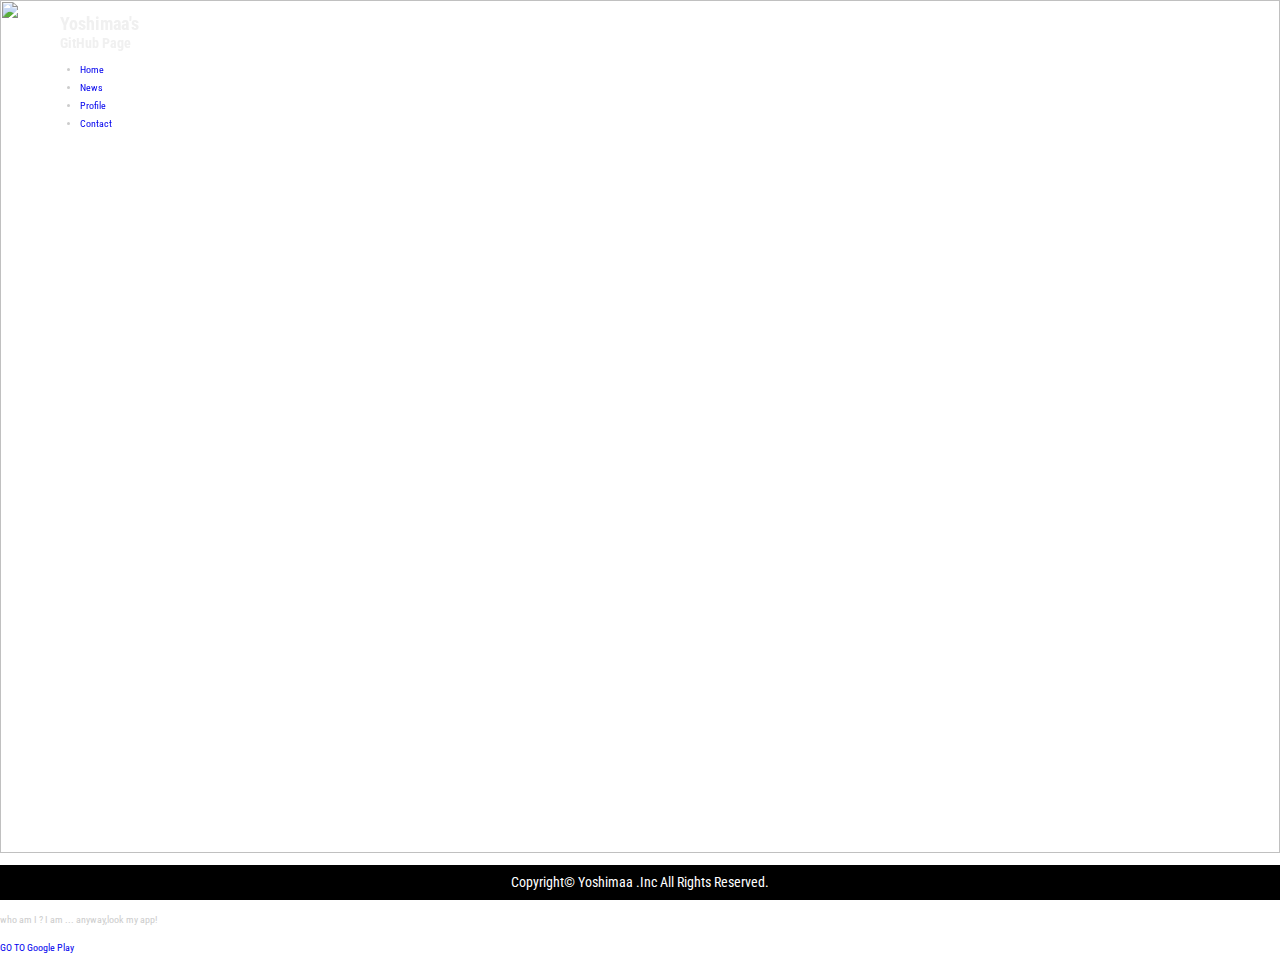
==== index.html @ 1baad874 "add index.html" ====
<!doctype html>
<html lang="ja-jp">
<head>
<meta charset="UTF-8">
<title>yoshimma's page</title>
<link rel="stylesheet" href="http://fonts.googleapis.com/css?family=Roboto+Condensed:400,300,700">
<link rel="stylesheet" href="css/normalize.css">
<link rel="stylesheet" href="css/style.css">
<!--[if lte IE 8]>
<script src="http://html5shiv.googlecode.com/svn/trunk/html5.js">
</script><![endif]-->
</head>
<body>
<div id="wrapper">

<header id="headerContainer">
<div class="inner">
<h1 id="siteID">Yoshimaa's <span class="small">GitHub Page</span></h1>
<nav id="navigation">
<ul >
<li><a href="#">Home</a></li>
<li><a href="#">News</a></li>
<li><a href="#">Profile</a></li>
<li><a href="#">Contact</a></li>
</ul>
</nav>
</div>
</header>
<!--/headerContainer -->

<div id="contentContainer">

<div id="background"><img src="img/01.jpg" alt="" width="1280" height="853"></div>

<div id="main">
<h2>Information</h2>
<p>who am I ? I am ... anyway,look my app!</p>
<p class="btn"><a href="https://play.google.com/store/apps/developer?id=yoshimaa" target="_blank">GO TO Google Play</a></p>
</div>
<!--/main -->

</div>
<!--/contentContainer -->

<footer id="footerContainer">
<div class="inner">
<p id="copyright">Copyright&copy; Yoshimaa .Inc All Rights Reserved.</p>
</div>
</footer>
<!-- /footer -->

</div>
<!--/wrapper -->

<script src="http://code.jquery.com/jquery-1.10.1.min.js"></script> 
<script src="js/script.js"></script>
</body>
</html>
---- css/style.css ----
@charset "UTF-8";
/*
style.css
*/

body {
  position: relative;
  top: 0;
  left: 0;
  font-size: 62.5%;
  line-height: 1.8;
  margin: 0;
  overflow-x: hidden;
}

h1,h2,p,dt,dd,span,li,blockquote {
  font-family: 'Roboto Condensed', Arial, Helvetica, "ヒラギノ角ゴ Pro W3", "Hiragino Kaku Gothic Pro", "メイリオ", Meiryo, "ＭＳ Ｐゴシック", "MS PGothic", sans-serif;
  color: #ccc;
}

/* リンク共通アニメーション */
a, a.btn {
  text-decoration: none;
  -webkit-transition: all 0.4s linear;
  transition: all 0.4s linear;
}


/*コンテンツエリアの設定*/
.inner {
  position: relative;
  width: 60%;
  margin-left: auto;
  margin-right: auto;
}

#wrapper {
  position: relative;
  width: 100%;
  height: 100%;
}


/*ヘッダーエリアの装飾*/
#headerContainer {
  position: fixed;
  width: 200px;
  min-height: 24px;
  z-index: 1000;
}

/*サイトロゴの装飾*/
#siteID {
  font-size: 1.8em;
  font-weight: 700;
  line-height: 1;
  margin: 15px 0 0 20px;
  padding: 0;
  color: #f0f0f0;
}

#siteID .small {
  font-size: 0.75em;
  color: inherit;
}

/*フッターの装飾*/
#footerContainer {
  position: fixed;
  left: 0;
  bottom: 0;
  z-index: 1000;
  width: 100%;
  padding:  0.5em 0;
  background: #000;
}

#copyright{
  color: #fff;
	text-align: center;
  font-size: 1.4em;
  margin: 0;
}

/*
独自スタイル
*/

#contentContainer {
  width: 100%;
}
#contentContainer ul,
#contentContainer li {
  list-style: none;
  margin: 0;
  padding: 0;
}

#columnContainer {
  position: relative;
  top: 0;
  left: 0;
}

#columnContainer .column {
  position: absolute;
  top: 0;
  left: 0;
  width: 100%;
  height: 100%;
}

#columnContainer .column_mainContent {
  position: relative;
  left: 15%;
  top: 7%;
  width: 70%;
  height: 80%;
  /* 縦に長いコンテンツのとき、スクロールバーを表示させる場合は overflow: scrollに設定 */
  overflow: hidden;　
}


/* sample_basic */

#sample_basic #columnContainer .number {
  position: absolute;
  top: 10%;
  left: 40%;
  text-align: center;
  font-size: 48em;
  color: #fff;
  height: 400px;
  font-weight: bold;
  line-height: 1;
  margin: 0;
  padding: 0;
}

#sample_basic #column1 {
  background-color: #f1c40f;
}
#sample_basic #column2 {
  background-color: #e67e22;
}
#sample_basic #column3 {
  background-color: #2980b9;
}
#sample_basic #column4 {
  background-color: #e74c3c;
}
#sample_basic #column5 {
  background-color: #27ae60;
}
#sample_basic #column6 {
  background-color: #8e44ad;
}

/* sample_layout */

#sample_layout .column {
  background: #000;
}

#sample_layout .column_mainContent {
  width: 90%;
  left: 5%;
  font-size: 1.6em;
  line-height: 2;
}
#sample_layout .column_mainContent.whole {
  top: 0;
  left: 0;
  width: 100%;
  height: 100%;
  overflow: hidden;
}

.column_mainContent h2 {
  font-size: 3em;
  padding: 0 0 0.1em; margin: 0;
  font-weight: normal;
  color: #ddd;
}
.column_mainContent .meta {
  font-size: 1.6em;
  padding-left: 0.2em;
  color: #ddd;
}
.column_mainContent header {
  margin-bottom: 1.5em;
}

.descriptionContainer {
  float: right;
  width: 52%;
  margin: 0 4%;
  text-align: left;
  color: #ccc;
}

.descriptionContainer blockquote,
.descriptionContainer p {
  color: #ccc;
  padding: 0;
  margin: 0 0 0.75em;
}
.descriptionContainer dl {
  padding: 0;
  margin: 0 0 1.5em;
}
.descriptionContainer dt {
  color: #ccc;
}
.descriptionContainer dd {
  margin: 0;
  padding: 0;
}

.descriptionContainer a {
  color: inherit;
  text-decoration: underline;
}

.photoContainer {
  float: left;
  width: 30%;
  margin: 0 0 0 8%;
}
.photoContainer img {
  display: block;
  width: 100%;
  height: auto;
  border: 6px solid rgb( 32, 32, 32);
}
.photoContainer.whole img {
  width: 100%;
  border-width: 0;
}

h2.photoContainer.whole {
  float: none;
  width: auto;
  margin: 0;
}


/* subContainer */

#subContainer {
  position: fixed;
  left: 0;
  top: 0;
  z-index: 500;
  width: 100%;
  background-color: rgba( 0, 0, 32, 0.4);
  -webkit-transition: all 0.4s ease-in-out;
  transition: all 0.4s ease-in-out;
  behavior: url(PIE.htc);
}

#mainNavigation {
  /* ナビゲーション */
  position: relative;
  top: 0;
  left: 240px;
  overflow: hidden;
}
#mainNavigation li {
  float: left;
  margin: 1px 0;
  border-right: 1px dotted #333;
}
#mainNavigation a {
  display: block;
  font-size: 1.6em;
  padding: 0.5em 1em;
  overflow: hidden;
  color: #eee;

  -webkit-transition: all 0.2s linear;
  transition: all 0.2s linear;
}
#mainNavigation .notNarrow a {
  background: rgba( 0, 0, 0, 0.2);
}
#mainNavigation a:hover,
#mainNavigation li.current a {
  color: #000;
  background: rgba( 255, 255, 200, 0.4);
}


/*
responsive styles
*/

@media only screen and (max-width: 1024px){
  #columnContainer {
    width: 94%;
    max-width: auto;
  }
}

@media only screen and (max-width: 800px){
  .photoContainer.whole img {
    width: auto;
    height: 100%;
    margin-left: -50%;
  }
  #mainNavigation li.notNarrow {
    display: none;
  }
}

@media only screen and (max-width: 600px) {
  #columnContainer .number {
    font-size: 30em;
  }
  #sample_layout .column_mainContent {
    top: 40px;
    left: 0;
    width: 100%;
    margin: 0 auto;
  }
  .photoContainer.whole img {
    margin-left: -75%;
  }


}

@media only screen and (max-height: 400px){
  .descriptionContainer {
    width: 62%;
  }
  .photoContainer {
    width: 20%;
  }
  #sample_layout .column_mainContent {
    top: 50px;
    font-size: 0.65em;
    line-height: 1.5;
  }
  h2.photoContainer.whole img {
    width: 150%;
    height: auto;
    margin: -25% 0 0 -25%;
  }
}

@media only screen and (max-width: 400px) {
  .descriptionContainer {
    width: 52%;
  }
  .photoContainer {
    width: 30%;
  }
  #sample_layout .column_mainContent {
    top: 50px;
    font-size: 0.7em;
    line-height: 1.6;
  }

  h2.photoContainer.whole img {
    width: 800px;
    height: auto;
    margin: 0 0 0 -250px;
  }
}

@media only screen and (max-width: 400px),
screen and (max-height: 400px) {
  #subContainer {
    top: 90%;
    height: 10%;
  }
  #mainNavigation {
    left: 0;
    width: 100%;
  }
  #mainNavigation li {
    width: 24.5%;
    padding-left: 0.5%;
    border-right: none;
  }
  #mainNavigation a {
    text-align: center;
    padding: 0.6em 0;
    font-size: 1.4em;
  }

  #footerContainer {
      display: none;
  }
}
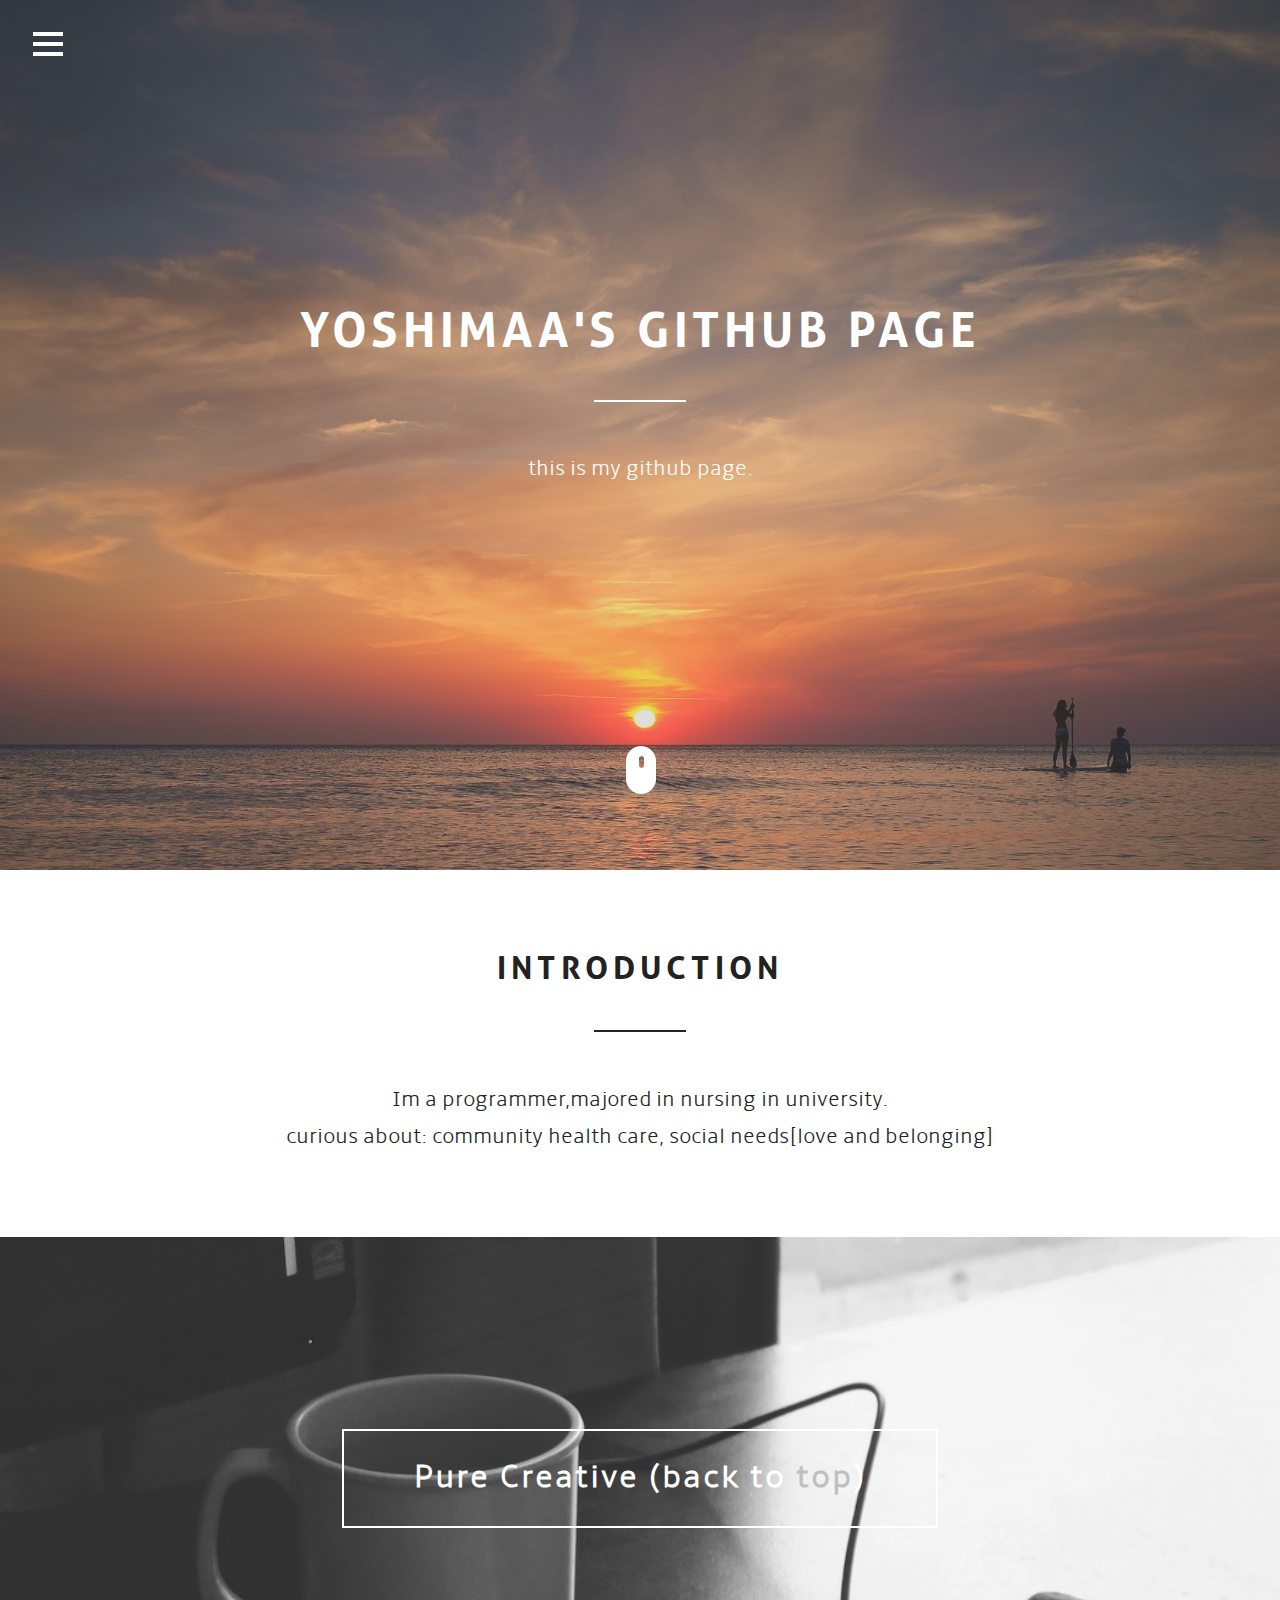
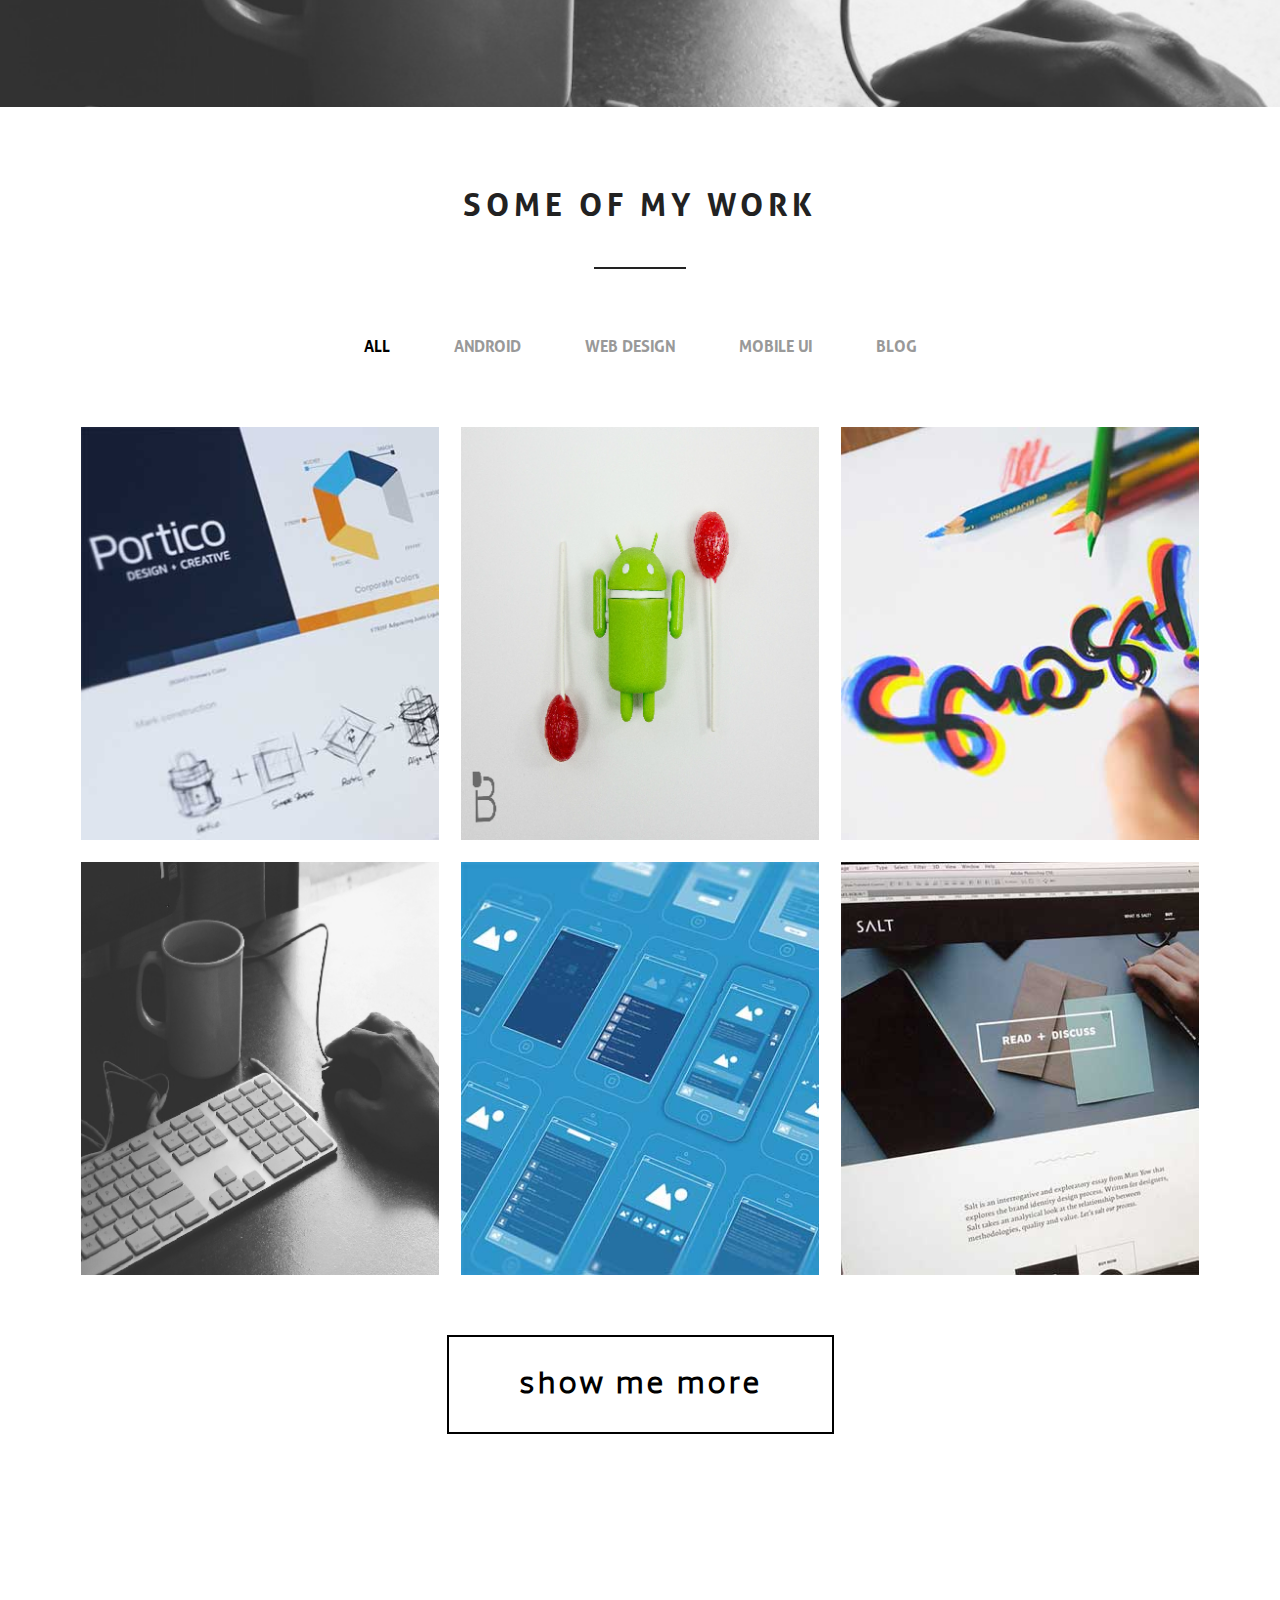
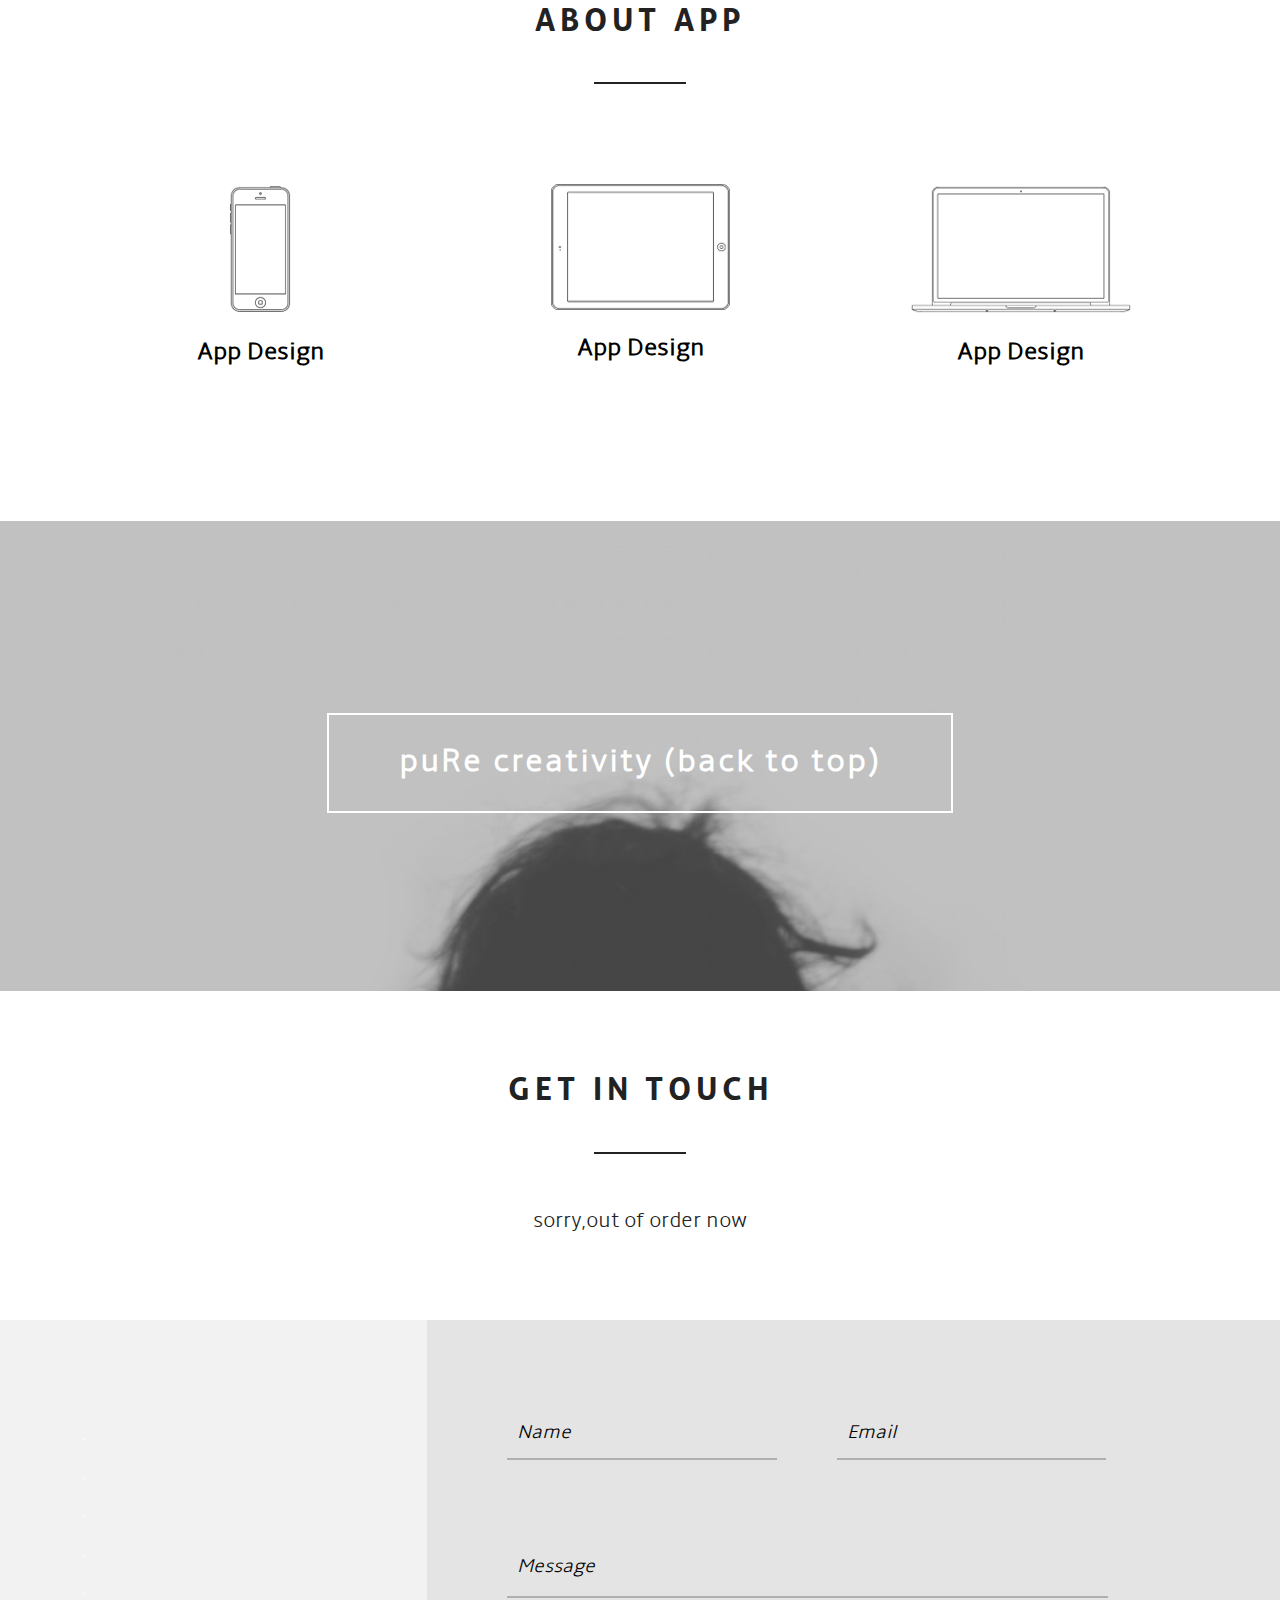
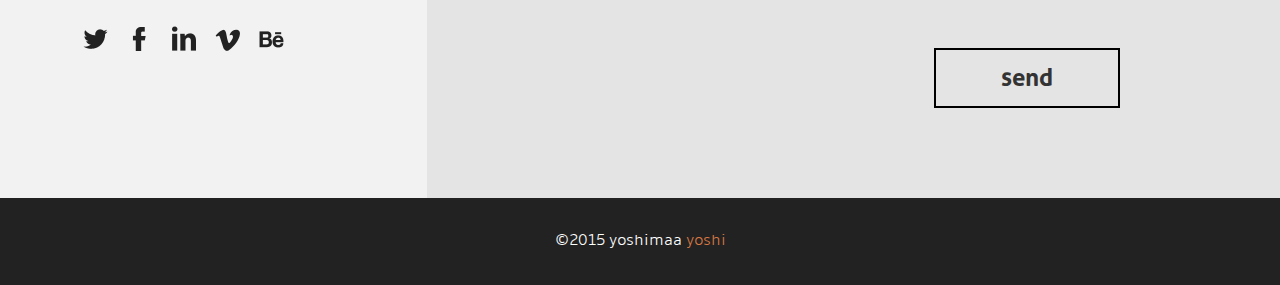
==== commit 6f30886a: "update all" ====
--- a/index.html
+++ b/index.html
@@ -1,58 +1,305 @@
-<!doctype html>
-<html lang="ja-jp">
+<!DOCTYPE HTML>
+<html>
 <head>
-<meta charset="UTF-8">
-<title>yoshimma's page</title>
-<link rel="stylesheet" href="http://fonts.googleapis.com/css?family=Roboto+Condensed:400,300,700">
-<link rel="stylesheet" href="css/normalize.css">
-<link rel="stylesheet" href="css/style.css">
-<!--[if lte IE 8]>
-<script src="http://html5shiv.googlecode.com/svn/trunk/html5.js">
-</script><![endif]-->
+<title>yoshimaa's GitHub page</title>
+<link href="css/bootstrap.css" rel='stylesheet' type='text/css' />
+<!-- jQuery (necessary for Bootstrap's JavaScript plugins) -->
+<script src="js/jquery-1.11.1.min.js"></script>
+<!-- Custom Theme files -->
+<link href="css/style.css" rel='stylesheet' type='text/css' />
+<!-- Custom Theme files -->
+<meta name="viewport" content="width=device-width, initial-scale=1">
+<script type="application/x-javascript"> addEventListener("load", function() { setTimeout(hideURLbar, 0); }, false); function hideURLbar(){ window.scrollTo(0,1); } </script>
+<!--menu-->
+<link href="css/mmenu.css" rel="stylesheet" type="text/css" media="all" />
+<script src="js/jquery.mmenu.min.js"></script>
+<script type="text/javascript">
+		$(function() {
+			$('nav#menu').mmenu();
+		});
+	</script>
+<script type="text/javascript">
+		jQuery(document).ready(function($) {
+		  $(".scroll").click(function(event){		
+			event.preventDefault();
+		  $('html,body').animate({scrollTop:$(this.hash).offset().top},1000);
+		});
+	});
+</script>
+<script type="text/javascript" src="js/jquery.easing.min.js"></script>	
+	<script type="text/javascript" src="js/jquery.mixitup.min.js"></script>
+	<script type="text/javascript">
+	$(function () {
+		
+		var filterList = {
+		
+			init: function () {
+			
+				// MixItUp plugin
+				// http://mixitup.io
+				$('#portfoliolist').mixitup({
+					targetSelector: '.portfolio',
+					filterSelector: '.filter',
+					effects: ['fade'],
+					easing: 'snap',
+					// call the hover effect
+					onMixEnd: filterList.hoverEffect()
+				});				
+			
+			},
+			
+			hoverEffect: function () {
+			}
+
+		};
+		
+		// Run the show!
+		filterList.init();
+		
+		
+	});	
+	</script>
+<script type="text/javascript" src="js/move-top.js"></script>
+<script type="text/javascript" src="js/easing.js"></script>
 </head>
 <body>
-<div id="wrapper">
-
-<header id="headerContainer">
-<div class="inner">
-<h1 id="siteID">Yoshimaa's <span class="small">GitHub Page</span></h1>
-<nav id="navigation">
-<ul >
-<li><a href="#">Home</a></li>
-<li><a href="#">News</a></li>
-<li><a href="#">Profile</a></li>
-<li><a href="#">Contact</a></li>
-</ul>
-</nav>
-</div>
-</header>
-<!--/headerContainer -->
-
-<div id="contentContainer">
-
-<div id="background"><img src="img/01.jpg" alt="" width="1280" height="853"></div>
-
-<div id="main">
-<h2>Information</h2>
-<p>who am I ? I am ... anyway,look my app!</p>
-<p class="btn"><a href="https://play.google.com/store/apps/developer?id=yoshimaa" target="_blank">GO TO Google Play</a></p>
-</div>
-<!--/main -->
-
-</div>
-<!--/contentContainer -->
-
-<footer id="footerContainer">
-<div class="inner">
-<p id="copyright">Copyright&copy; Yoshimaa .Inc All Rights Reserved.</p>
-</div>
-</footer>
-<!-- /footer -->
-
-</div>
-<!--/wrapper -->
-
-<script src="http://code.jquery.com/jquery-1.10.1.min.js"></script> 
-<script src="js/script.js"></script>
+<div class="header">	
+  <div class="container"> 
+     <div id="page">
+		<div id="header_nav">
+			<a href="#menu"></a>
+		</div>
+	    <nav id="menu">
+			<ul>
+				<li class="Selected"><a href="index.html">Home</a></li>
+				<li><a href="#work" class="scroll">Work</a></li>
+			    <li><a href="#services" class="scroll">services</a></li>
+				<li><a href="#contact" class="scroll">Contact</a></li>
+			</ul>
+		</nav>
+	   </div>
+	   <h1>yoshimaa's github page</h1>
+	   <span> </span>
+	   <p>this is my github page.</p>
+	   <div class="header_arrow">
+	      <a href="#arrow" class="scroll"><span> </span></a>
+	   </div>
+</div>
+</div>
+<div class="introduct" id="arrow">
+	<div class="container">
+		<h2>Introduction</h2>
+		<span> </span>
+		<p>Im a programmer,majored in nursing in university.<br>
+		   curious about: community health care, social needs[love and belonging]</p>
+	</div>
+</div>
+<div class="create">
+	<div class="container">
+		<a href="#" class="fa-btn btn-1 btn-1e">Pure Creative (back to <font color="#bfbfbf">top</font>)</a>
+	</div>
+</div>
+<div class="work" id="work">
+	<div class="container">
+		<h2>some of my work</h2>
+		<span class="work_line"> </span>
+		<ul id="filters" class="clearfix">
+		  <li><span class="filter active" data-filter="app card icon logo web">All</span></li>
+		  <li><span class="filter" data-filter="app">Android</span></li>
+		  <li><span class="filter" data-filter="card">Web Design</span></li>
+		  <li><span class="filter" data-filter="icon">Mobile UI</span></li>
+		  <li><span class="filter" data-filter="logo">Blog</span></li>
+		  <div class="clearfix"> </div>
+		</ul>
+        <div id="portfoliolist">
+		  <div class="portfolio logo" data-cat="logo">
+				<div class="portfolio-wrapper">				
+					<a href="images/p1.jpg" class="flipLightBox">
+					  <div class="view view-first">
+	                    <img src="images/p1.jpg" class="img-responsive" alt=""/>
+	                      <div class="mask">
+	                        <h3>Blog</h3>
+	                        <p>blog in english</p>
+	                        <span> </span>
+	                      </div>
+	                  </div>
+					</a>
+				</div>
+			</div>				
+            <div class="portfolio app" data-cat="app">
+				<div class="portfolio-wrapper">				
+					<a href="images/p2.jpg" class="flipLightBox">
+					  <div class="view view-first">
+	                    <img src="images/p2.jpg" class="img-responsive" alt=""/>
+	                      <div class="mask">
+	                        <h3>Android</h3>
+	                        <p>Android App</p>
+	                        <span> </span>
+	                      </div>
+	                  </div>
+					</a>
+				</div>
+			</div>		
+		    <div class="portfolio card" data-cat="card">
+				<div class="portfolio-wrapper">				
+					<a href="images/p3.jpg" class="flipLightBox">
+					  <div class="view view-first">
+	                    <img src="images/p3.jpg" class="img-responsive" alt=""/>
+	                      <div class="mask">
+	                         <h3>Image</h3>
+	                        <p>coming soon..</p>
+	                        <span> </span>
+	                      </div>
+	                  </div>
+					</a>
+				</div>
+			</div>				
+			<div class="portfolio logo" data-cat="logo">
+				<div class="portfolio-wrapper">				
+					<a href="images/p4.jpg" class="flipLightBox">
+					  <div class="view view-first">
+	                    <img src="images/p4.jpg" class="img-responsive" alt=""/>
+	                      <div class="mask">
+	                        <h3>Blog</h3>
+	                        <p>tech blog</p>
+	                        <span> </span>
+	                      </div>
+	                  </div>
+					</a>
+				</div>
+			</div>	
+		    <div class="portfolio app" data-cat="app">
+				<div class="portfolio-wrapper">				
+					<a href="images/p5.jpg" class="flipLightBox">
+					  <div class="view view-first">
+	                    <img src="images/p5.jpg" class="img-responsive" alt=""/>
+	                      <div class="mask">
+	                         <h3>Image</h3>
+	                        <p>coming soon..</p>
+	                        <span> </span>
+	                      </div>
+	                  </div>
+					</a>
+				</div>
+			</div>			
+			<div class="portfolio icon" data-cat="icon">
+				<div class="portfolio-wrapper">				
+					<a href="images/p6.jpg" class="flipLightBox">
+					  <div class="view view-first">
+	                    <img src="images/p6.jpg" class="img-responsive" alt=""/>
+	                      <div class="mask">
+	                         <h3>Image</h3>
+	                        <p>coming soon..</p>
+	                        <span> </span>
+	                      </div>
+	                  </div>
+					</a>
+				</div>
+			</div>	
+			<div class="clearfix"> </div>
+		</div>
+		<div class="work_btn">
+		   <a href="#" class="fa-btn btn1 btn-1 btn-1e">show me more</a>
+		</div>
+	</div><!-- container -->
+	<script type="text/javascript" src="js/fliplightbox.min.js"></script>
+	<script type="text/javascript">$('body').flipLightBox()</script>
+	</div>
+   </div>
+  </div>
+  
+<div class="about" id="services">
+	<div class="container">
+		<h3>about app</h3>
+		<span> </span>
+		<p></p>
+	    <div class="grid_2 text-center">
+	    	<div class="col-md-4 box1">
+	    		<img src="images/iphone.png" class="img-responsive" alt=""/>
+	    		<h4>App Design</h4>
+	    		<p></p>
+	    	</div>
+	    	<div class="col-md-4 box1">
+	    		<img src="images/ipad.png" class="img-responsive" alt=""/>
+	    		<h4>App Design</h4>
+	    		<p></p>
+	    	</div>
+	    	<div class="col-md-4 box1">
+	    		<img src="images/mac.png" class="img-responsive" alt=""/>
+	    		<h4>App Design</h4>
+	    		<p></p>
+	    	</div>
+	    	<div class="clearfix"> </div>
+	    </div>
+	</div>
+</div>
+<div class="quote">
+	<div class="container">
+		<a href="#" class="fa-btn btn-1 btn-1e">puRe creativity (back to top)</a>
+	</div>
+</div>
+<div class="touch"> 
+ <div class="container">
+ 	<h3>Get In Touch</h3>
+ 	<span> </span>
+ 	<p>sorry,out of order now</p>
+ 	
+ </div>	
+</div>
+<div class="contact" id="contact">
+    <div class="col-md-4 contact_left">
+		<p><font color="#FFFFFF">.</font></p>
+		<p><font color="#FFFFFF">.</font></p>
+		<p><font color="#FFFFFF">.</font></p>
+		<p><font color="#FFFFFF">.</font></p>
+		<p><font color="#FFFFFF">.</font></p>
+		<ul class="social">
+			<li><a href="https://twitter.com/sugizo009"> <i class="tw"> </i> </a></li>
+		    <li><a href="https://www.facebook.com/profile.php?id=100002834724954"><i class="fb"> </i> </a></li>
+			<li><a href="https://www.linkedin.com/profile/view?id=149098560&trk=nav_responsive_tab_profile_pic"><i class="linkedin"> </i> 
+			</a></li>
+			<li><a href="https://vimeo.com/user36500557"><i class="vimeo"> </i> </a></li>
+			<li><a href="https://www.behance.net/yoshimaa"><i class="behance"> </i> </a></li>
+		</ul>
+	</div> 
+	<div class="col-md-8 contact_right">
+		<form method="post" action="contact-post.html">
+					<div class="contact_left_box">
+                     	<input type="text" class="text" value="Name" onfocus="this.value = '';" onblur="if (this.value == '') {this.value = 'Name';}">
+					 	<input type="text" class="text" value="Email" onfocus="this.value = '';" onblur="if (this.value == '') {this.value = 'Email';}" style="margin-left:60px">
+					    <div class="clearfix"></div> 
+					</div>
+					<div class="contact_right_box">
+	                   <textarea value="Message" onfocus="this.value = '';" onblur="if (this.value == '') {this.value = 'Message';}">Message</textarea>
+	                </div>
+	                <div class="form_submit">
+	                	<label class="fa-btn btn2 btn-2 btn-1e"><input type="submit" value="send"></label>
+			        </div>
+					<div class="clearfix"></div>
+       </form>
+	</div> 
+	<div class="clearfix"></div>
+ </div>
+<div class="footer">
+	<div class="container">
+		<p class="copy">&copy;2015 yoshimaa <a href="http://yoshimaa.blogspot.jp/" target="_blank"> yoshi </a> </p>
+	</div>
+	<script type="text/javascript">
+						$(document).ready(function() {
+							/*
+							var defaults = {
+					  			containerID: 'toTop', // fading element id
+								containerHoverID: 'toTopHover', // fading element hover id
+								scrollSpeed: 1200,
+								easingType: 'linear' 
+					 		};
+							*/
+							
+							$().UItoTop({ easingType: 'easeOutQuart' });
+							
+						});
+					</script>
+		<a href="#" id="toTop" style="display: block;"> <span id="toTopHover" style="opacity: 1;"> </span></a>
+</div>
 </body>
-</html>
+</html>		--- a/css/style.css
+++ b/css/style.css
@@ -1,396 +1,949 @@
-@charset "UTF-8";
 /*
-style.css
+Author: W3layout
+Author URL: http://w3layouts.com
+License: Creative Commons Attribution 3.0 Unported
+License URL: http://creativecommons.org/licenses/by/3.0/
 */
-
-body {
-  position: relative;
-  top: 0;
-  left: 0;
-  font-size: 62.5%;
-  line-height: 1.8;
-  margin: 0;
-  overflow-x: hidden;
-}
-
-h1,h2,p,dt,dd,span,li,blockquote {
-  font-family: 'Roboto Condensed', Arial, Helvetica, "ヒラギノ角ゴ Pro W3", "Hiragino Kaku Gothic Pro", "メイリオ", Meiryo, "ＭＳ Ｐゴシック", "MS PGothic", sans-serif;
-  color: #ccc;
-}
-
-/* リンク共通アニメーション */
-a, a.btn {
-  text-decoration: none;
-  -webkit-transition: all 0.4s linear;
-  transition: all 0.4s linear;
-}
-
-
-/*コンテンツエリアの設定*/
-.inner {
-  position: relative;
-  width: 60%;
-  margin-left: auto;
-  margin-right: auto;
-}
-
-#wrapper {
-  position: relative;
-  width: 100%;
-  height: 100%;
-}
-
-
-/*ヘッダーエリアの装飾*/
-#headerContainer {
-  position: fixed;
-  width: 200px;
-  min-height: 24px;
-  z-index: 1000;
-}
-
-/*サイトロゴの装飾*/
-#siteID {
-  font-size: 1.8em;
-  font-weight: 700;
-  line-height: 1;
-  margin: 15px 0 0 20px;
-  padding: 0;
-  color: #f0f0f0;
-}
-
-#siteID .small {
-  font-size: 0.75em;
-  color: inherit;
-}
-
-/*フッターの装飾*/
-#footerContainer {
-  position: fixed;
-  left: 0;
-  bottom: 0;
-  z-index: 1000;
-  width: 100%;
-  padding:  0.5em 0;
-  background: #000;
-}
-
-#copyright{
-  color: #fff;
+h4, h5, h6,
+h1, h2, h3 {margin-top: 0;}
+ul, ol {margin: 0;}
+p {margin: 0;}
+@font-face {
+	font-family: 'AmbleRegular';
+    src: url( ../fonts/Amble-Light-webfont.ttf ) format("truetype"); 
+}
+@font-face {
+    font-family: 'Aller_Bd';
+    src:url(../fonts/Aller_Bd.ttf) format('truetype');
+}
+html, body{
+	font-family: 'AmbleRegular';
+	font-size: 100%;
+    background:#fff; 
+}
+body a{
+	transition:0.5s all;
+	-webkit-transition:0.5s all;
+	-moz-transition:0.5s all;
+	-o-transition:0.5s all;
+	-ms-transition:0.5s all;
+}
+.header{
+	background: url(../images/banner.jpg) no-repeat center top;
+	-webkit-background-size: cover;
+	-moz-background-size: cover;
+	-o-background-size: cover;
+	background-size: cover;
+	position: relative;
+	padding-top:19em;
+	min-height:870px;
 	text-align: center;
-  font-size: 1.4em;
-  margin: 0;
-}
-
-/*
-独自スタイル
-*/
-
-#contentContainer {
-  width: 100%;
-}
-#contentContainer ul,
-#contentContainer li {
-  list-style: none;
-  margin: 0;
-  padding: 0;
-}
-
-#columnContainer {
-  position: relative;
-  top: 0;
-  left: 0;
-}
-
-#columnContainer .column {
-  position: absolute;
-  top: 0;
-  left: 0;
-  width: 100%;
-  height: 100%;
-}
-
-#columnContainer .column_mainContent {
-  position: relative;
-  left: 15%;
-  top: 7%;
-  width: 70%;
-  height: 80%;
-  /* 縦に長いコンテンツのとき、スクロールバーを表示させる場合は overflow: scrollに設定 */
-  overflow: hidden;　
-}
-
-
-/* sample_basic */
-
-#sample_basic #columnContainer .number {
-  position: absolute;
-  top: 10%;
-  left: 40%;
-  text-align: center;
-  font-size: 48em;
-  color: #fff;
-  height: 400px;
-  font-weight: bold;
-  line-height: 1;
-  margin: 0;
-  padding: 0;
-}
-
-#sample_basic #column1 {
-  background-color: #f1c40f;
-}
-#sample_basic #column2 {
-  background-color: #e67e22;
-}
-#sample_basic #column3 {
-  background-color: #2980b9;
-}
-#sample_basic #column4 {
-  background-color: #e74c3c;
-}
-#sample_basic #column5 {
-  background-color: #27ae60;
-}
-#sample_basic #column6 {
-  background-color: #8e44ad;
-}
-
-/* sample_layout */
-
-#sample_layout .column {
-  background: #000;
-}
-
-#sample_layout .column_mainContent {
-  width: 90%;
-  left: 5%;
-  font-size: 1.6em;
-  line-height: 2;
-}
-#sample_layout .column_mainContent.whole {
-  top: 0;
-  left: 0;
-  width: 100%;
-  height: 100%;
-  overflow: hidden;
-}
-
-.column_mainContent h2 {
-  font-size: 3em;
-  padding: 0 0 0.1em; margin: 0;
-  font-weight: normal;
-  color: #ddd;
-}
-.column_mainContent .meta {
-  font-size: 1.6em;
-  padding-left: 0.2em;
-  color: #ddd;
-}
-.column_mainContent header {
-  margin-bottom: 1.5em;
-}
-
-.descriptionContainer {
-  float: right;
-  width: 52%;
-  margin: 0 4%;
-  text-align: left;
-  color: #ccc;
-}
-
-.descriptionContainer blockquote,
-.descriptionContainer p {
-  color: #ccc;
-  padding: 0;
-  margin: 0 0 0.75em;
-}
-.descriptionContainer dl {
-  padding: 0;
-  margin: 0 0 1.5em;
-}
-.descriptionContainer dt {
-  color: #ccc;
-}
-.descriptionContainer dd {
-  margin: 0;
-  padding: 0;
-}
-
-.descriptionContainer a {
-  color: inherit;
-  text-decoration: underline;
-}
-
-.photoContainer {
-  float: left;
-  width: 30%;
-  margin: 0 0 0 8%;
-}
-.photoContainer img {
-  display: block;
-  width: 100%;
-  height: auto;
-  border: 6px solid rgb( 32, 32, 32);
-}
-.photoContainer.whole img {
-  width: 100%;
-  border-width: 0;
-}
-
-h2.photoContainer.whole {
-  float: none;
-  width: auto;
-  margin: 0;
-}
-
-
-/* subContainer */
-
-#subContainer {
-  position: fixed;
-  left: 0;
-  top: 0;
-  z-index: 500;
-  width: 100%;
-  background-color: rgba( 0, 0, 32, 0.4);
-  -webkit-transition: all 0.4s ease-in-out;
-  transition: all 0.4s ease-in-out;
-  behavior: url(PIE.htc);
-}
-
-#mainNavigation {
-  /* ナビゲーション */
-  position: relative;
-  top: 0;
-  left: 240px;
-  overflow: hidden;
-}
-#mainNavigation li {
-  float: left;
-  margin: 1px 0;
-  border-right: 1px dotted #333;
-}
-#mainNavigation a {
-  display: block;
-  font-size: 1.6em;
-  padding: 0.5em 1em;
-  overflow: hidden;
-  color: #eee;
-
-  -webkit-transition: all 0.2s linear;
-  transition: all 0.2s linear;
-}
-#mainNavigation .notNarrow a {
-  background: rgba( 0, 0, 0, 0.2);
-}
-#mainNavigation a:hover,
-#mainNavigation li.current a {
-  color: #000;
-  background: rgba( 255, 255, 200, 0.4);
-}
-
-
-/*
-responsive styles
-*/
-
-@media only screen and (max-width: 1024px){
-  #columnContainer {
-    width: 94%;
-    max-width: auto;
-  }
-}
-
-@media only screen and (max-width: 800px){
-  .photoContainer.whole img {
-    width: auto;
-    height: 100%;
-    margin-left: -50%;
-  }
-  #mainNavigation li.notNarrow {
-    display: none;
-  }
-}
-
-@media only screen and (max-width: 600px) {
-  #columnContainer .number {
-    font-size: 30em;
-  }
-  #sample_layout .column_mainContent {
-    top: 40px;
-    left: 0;
-    width: 100%;
-    margin: 0 auto;
-  }
-  .photoContainer.whole img {
-    margin-left: -75%;
-  }
-
-
-}
-
-@media only screen and (max-height: 400px){
-  .descriptionContainer {
-    width: 62%;
-  }
-  .photoContainer {
-    width: 20%;
-  }
-  #sample_layout .column_mainContent {
-    top: 50px;
-    font-size: 0.65em;
-    line-height: 1.5;
-  }
-  h2.photoContainer.whole img {
-    width: 150%;
-    height: auto;
-    margin: -25% 0 0 -25%;
-  }
-}
-
-@media only screen and (max-width: 400px) {
-  .descriptionContainer {
-    width: 52%;
-  }
-  .photoContainer {
-    width: 30%;
-  }
-  #sample_layout .column_mainContent {
-    top: 50px;
-    font-size: 0.7em;
-    line-height: 1.6;
-  }
-
-  h2.photoContainer.whole img {
-    width: 800px;
-    height: auto;
-    margin: 0 0 0 -250px;
-  }
-}
-
-@media only screen and (max-width: 400px),
-screen and (max-height: 400px) {
-  #subContainer {
-    top: 90%;
-    height: 10%;
-  }
-  #mainNavigation {
-    left: 0;
-    width: 100%;
-  }
-  #mainNavigation li {
-    width: 24.5%;
-    padding-left: 0.5%;
-    border-right: none;
-  }
-  #mainNavigation a {
-    text-align: center;
-    padding: 0.6em 0;
-    font-size: 1.4em;
-  }
-
-  #footerContainer {
-      display: none;
-  }
+}
+#header_nav a, .header_nav a {
+	display: block;
+	width:35px;
+	height:28px;
+	position: absolute;
+	top:30px;
+	left:30px;
+	background: url(../images/nav_icon.png);
+}
+.header h1{
+	color: #fff;
+	font-size:3em;
+	font-family: 'Aller_Bd';
+	text-transform: uppercase;
+	letter-spacing: 5px;
+	font-weight: bold;
+	margin-bottom:30px;
+}
+.header span {
+	height: 2px;
+	width: 8%;
+	background: #fff;
+	display: inline-block;
+}
+.header p{
+	color: #fff;
+	width: 54%;
+	margin: 0 auto;
+	font-size:1.3em;
+	line-height: 1.8em;
+	margin-top: 2em;
+}
+.header_arrow {
+	text-align: center;
+	margin-top:16em;
+}
+.header_arrow a span {
+	width:35px;
+	height: 50px;
+	display: inline-block;
+	background: url(../images/mouse.png) no-repeat 0px 0px;
+	vertical-align: middle;
+}
+.introduct{
+	padding:5em 0;
+	text-align:center;
+}
+.introduct h2, .work h2{
+	color:#222;
+	font-family: 'Aller_Bd';
+	text-transform:uppercase;
+	font-size:2em;
+	letter-spacing:5px;
+	margin-bottom:1em;
+}
+.introduct span, span.work_line{
+	height: 2px;
+	width: 8%;
+	background:#222;
+	display: inline-block;
+}
+.introduct p, .about p, .touch p{
+	color: #222;
+	width:70%;
+	margin: 0 auto;
+	font-size:1.3em;
+	line-height: 1.8em;
+	margin-top: 2em;
+}
+.create{
+	background: url(../images/create.jpg) no-repeat center top;
+	-webkit-background-size: cover;
+	-moz-background-size: cover;
+	-o-background-size: cover;
+	background-size: cover;
+	position: relative;
+	padding-top:12em;
+	min-height:470px;
+	text-align: center;
+}
+/* Button 1 */
+.fa-btn {
+	background: none;
+	cursor: pointer;
+	padding: 25px 70px;
+	display: inline-block;
+	outline: none;
+	position: relative;
+	-webkit-transition: all 0.3s;
+	-moz-transition: all 0.3s;
+	transition: all 0.3s;
+	font-weight: bold;
+	font-size: 1.8em;
+	letter-spacing: 2px;
+	font-size: 2em;
+}
+.fa-btn:after {
+	content: '';
+	position: absolute;
+	z-index: -1;
+	-webkit-transition: all 0.3s;
+	-moz-transition: all 0.3s;
+	transition: all 0.3s;
+}
+.btn-1 {
+	border: 2px solid #fff;
+	color: #fff;
+}
+/* Button 1e */
+.btn-1e {
+	overflow: hidden;
+}
+.btn-1e:after {
+	width: 100%;
+	height: 0;
+	top: 50%;
+	left: 50%;
+	background:#d87843;
+	opacity: 0;
+	-webkit-transform: translateX(-50%) translateY(-50%) rotate(45deg);
+	-moz-transform: translateX(-50%) translateY(-50%) rotate(45deg);
+	-ms-transform: translateX(-50%) translateY(-50%) rotate(45deg);
+	transform: translateX(-50%) translateY(-50%) rotate(45deg);
+}
+.btn-1e:hover,.btn-1e:active {
+	color: #ffffff;
+	text-decoration:none;
+}
+.btn-1e:hover:after {
+	height: 260%;
+	opacity: 1;
+}
+.btn-1e:active:after {
+	height: 400%;
+	opacity: 1;
+}
+.create a {
+	position: relative;
+	z-index: 1;
+}
+.work{
+	padding:5em 0;
+	text-align:center;
+}
+#filters {
+	margin: 3em 0;
+	padding: 0;
+	list-style: none;
+	text-align: center;
+}
+#filters li {
+	display: inline-block;
+}
+#filters li span {
+	display: block;
+	margin: 10px 30px;
+	text-decoration: none;
+    color: #999;
+    cursor: pointer;
+    text-transform: uppercase;
+    font-family: 'Aller_Bd';
+	font-weight: 100;
+}
+#filters li span.active {
+	color:#000;
+}
+#portfoliolist .portfolio {
+	-webkit-box-sizing: border-box;
+	-moz-box-sizing: border-box;
+	-o-box-sizing: border-box;
+	width: 31.3333%;
+	margin: 1%;
+	display: none;
+	float: left;
+	overflow: hidden;
+}
+.portfolio-wrapper {
+	overflow:hidden;
+	position: relative !important;
+	background: #666;
+	cursor:pointer;
+}
+.portfolio img {
+	max-width:100%;
+	position: relative;
+	transition: all 300ms!important;
+	-webkit-transition: all 300ms!important;
+	-moz-transition: all 300ms!important;
+}
+/*  #Mobile (Portrait) - Note: Design for a width of 320px */
+.view {
+   overflow: hidden;
+   position: relative;
+   text-align: center;
+   cursor: default;
+}
+.view .mask,.view .content {
+	width: 357px;
+	height: 413px;
+	overflow: hidden;
+	position: absolute;
+	top: 0;
+	left: 0;
+	cursor: pointer;
+}
+.view img {
+   display: block;
+   position: relative;
+}
+.info {
+   display: inline-block;
+   text-decoration: none;
+   margin-top:8em;
+   color: #fff;
+   text-transform: uppercase;
+}
+.info: hover {
+   -webkit-box-shadow: 0 0 5px #000;
+   -moz-box-shadow: 0 0 5px #000;
+   box-shadow: 0 0 5px #000;
+}
+.view-first img {
+   -webkit-transition: all 0.2s linear;
+   -moz-transition: all 0.2s linear;
+   -o-transition: all 0.2s linear;
+   -ms-transition: all 0.2s linear;
+   transition: all 0.2s linear;
+}
+.view-first h3{
+	color:#fff;
+	font-family: 'Aller_Bd';
+	font-size:1.5em;
+	text-transform:uppercase;
+}
+.view-first p{
+	color:#fff;
+	font-size:1.5em;
+}
+.view-first .mask, .view-first .mask1{
+   -ms-filter: "progid: DXImageTransform.Microsoft.Alpha(Opacity=0)";
+   filter: alpha(opacity=0);
+   opacity: 0;
+   background-color:rgba(216, 120, 67, 0.83);
+   -webkit-transition: all 0.4s ease-in-out;
+   -moz-transition: all 0.4s ease-in-out;
+   -o-transition: all 0.4s ease-in-out;
+   -ms-transition: all 0.4s ease-in-out;
+   transition: all 0.4s ease-in-out;
+   padding-top:10em;
+}
+.view-first:hover img {
+   -webkit-transform: scale(1.1,1.1);
+   -moz-transform: scale(1.1,1.1);
+   -o-transform: scale(1.1,1.1);
+   -ms-transform: scale(1.1,1.1);
+   transform: scale(1.1,1.1);
+}
+.view-first a.info {
+   -ms-filter: "progid: DXImageTransform.Microsoft.Alpha(Opacity=0)";
+   filter: alpha(opacity=0);
+   opacity: 0;
+   -webkit-transition: all 0.2s ease-in-out;
+   -moz-transition: all 0.2s ease-in-out;
+   -o-transition: all 0.2s ease-in-out;
+   -ms-transition: all 0.2s ease-in-out;
+   transition: all 0.2s ease-in-out;
+}
+.view-first:hover .mask, .view-first:hover .mask1{
+   -ms-filter: "progid: DXImageTransform.Microsoft.Alpha(Opacity=100)";
+   filter: alpha(opacity=100);
+   opacity: 1;
+}
+.view-first:hover h2,
+.view-first:hover p,
+.view-first:hover a.info {
+   -ms-filter: "progid: DXImageTransform.Microsoft.Alpha(Opacity=100)";
+   filter: alpha(opacity=100);
+   opacity: 1;
+   -webkit-transform: translateY(0px);
+   -moz-transform: translateY(0px);
+   -o-transform: translateY(0px);
+   -ms-transform: translateY(0px);
+   transform: translateY(0px);
+}
+.view-first:hover p {
+   -webkit-transition-delay: 0.1s;
+   -moz-transition-delay: 0.1s;
+   -o-transition-delay: 0.1s;
+   -ms-transition-delay: 0.1s;
+   transition-delay: 0.1s;
+}
+.work_btn{
+	margin-top:3em;
+}
+a.fa-btn.btn1.btn-1.btn-1e {
+	border: 2px solid #000;
+	color: #000;
+}
+.work_btn a, .help a, .grid1 a, .quote a{
+	position: relative;
+	z-index: 1;
+}
+.help {
+	background: url(../images/help.jpg) no-repeat center top;
+	-webkit-background-size: cover;
+	-moz-background-size: cover;
+	-o-background-size: cover;
+	background-size: cover;
+	position: relative;
+	padding-top: 12em;
+	min-height: 470px;
+	text-align: center;
+}
+.clients{
+	background:#f4f4f4;
+	padding:5em 0;
+	text-align:center;
+}
+.clients h3, .about h3, .touch h3{
+	color: #222;
+	font-family: 'Aller_Bd';
+	text-transform: uppercase;
+	font-size: 2em;
+	letter-spacing: 5px;
+	margin-bottom: 1em;
+}
+ul.clients_grid{
+	padding:0;
+	list-style:none;
+	margin-top:3em;
+}
+ul.clients_grid li{
+	display: inline-block;
+	width: 19.5555%;
+}
+.clients span, .about span, .touch span{
+	height: 2px;
+	width: 8%;
+	background: #222;
+	display: inline-block;
+}
+.about{
+	text-align:center;
+	padding:5em 0;
+}
+.about_grid{
+	margin-top:3em;
+}
+.view-first .mask1{
+	background-color: rgba(216, 120, 67, 0.42);
+	padding-top:15em;
+}
+.view .mask1, .view .content {
+	width:255px;
+	height:332px;
+	overflow: hidden;
+	position: absolute;
+	top: 0;
+	left: 0;
+	cursor: pointer;
+}
+.about_grid h4{
+	color:#fff;
+	font-family: 'Aller_Bd';
+	text-transform: uppercase;
+	font-size: 2em;
+}
+.about_grid p{
+	margin-top:0;
+}
+.grid1{
+	border: 1px solid #000;
+	padding: 6em 2em 0em;
+	min-height: 333px;
+}
+.fa-btn.btn2.btn-1.btn-1e {
+	border: 3px solid #000;
+	font-size: 1.5em;
+	padding: 10px 50px;
+	color: #000;
+	margin-top:1em;
+}
+.grid1 h4{
+	color: #222;
+	font-family: 'Aller_Bd';
+	text-transform: uppercase;
+	font-size:1.5em;
+	letter-spacing: 5px;
+	margin-bottom: 1em;
+}
+span.border{
+	height: 2px;
+	width:40%;
+	background: #222;
+	display: inline-block;
+}
+.video iframe{
+	width:100%;
+	min-height:500px;
+}
+.grid_2{
+	padding:3em 0;
+}
+.box1 h4{
+	color:#000;
+	font-size:1.5em;
+	font-weight:600;
+	margin:1em 0;
+}
+.box1 img{
+	display:inline-block;
+}
+.box1 p{
+	font-size:0.85em;
+	color:#000;
+	font-weight:600;
+}
+.quote {
+	background: url(../images/touch.jpg) no-repeat center top;
+	-webkit-background-size: cover;
+	-moz-background-size: cover;
+	-o-background-size: cover;
+	background-size: cover;
+	position: relative;
+	padding-top: 12em;
+	min-height: 470px;
+	text-align: center;
+}
+.touch{
+	padding:5em 0;
+	text-align:center;
+}
+.contact_left{
+	background: #f2f2f2;
+	padding:8em 5em 0em 10em;
+	min-height: 478px;
+}
+.contact_right{
+	background:#e4e4e4;
+	padding:5em 10em 0 5em;
+	min-height: 478px;
+}
+.contact_left h3{
+	color: #222;
+	font-family: 'Aller_Bd';
+	text-transform: uppercase;
+	font-size:1.7em;
+	margin-bottom: 1em;
+}
+.contact_left p{
+	color: #000;
+	font-size: 1.2em;
+	line-height: 2em;
+	font-style: italic;
+	font-weight: 500;
+}
+.contact_left_box{
+	margin-bottom:4em;
+}
+.contact_left_box input[type="text"] {
+	padding: 10px;
+	width: 45.6666%;
+	font-size: 1.2em;
+	margin: 10px 0;
+	border-bottom: 2px solid #afafaf;
+	color: #000;
+	background: none;
+	float: left;
+	outline: none;
+	border-top: none;
+	border-left: none;
+	border-right: none;
+	font-style: italic;
+}
+.contact_right_box textarea {
+	width:98%;
+	font-size:1.2em;
+	margin: 10px 0;
+	border: none;
+	border-bottom: 2px solid #afafaf;
+	color:#000;
+	background: none;
+	outline: none;
+	height: 54px;
+	padding:10px;
+	resize: none;
+	border-top: none;
+	border-left: none;
+	border-right: none;
+	font-style:italic;
+}
+.form_submit{
+	float:right;
+	margin-top:2em;
+}
+.form_submit label {
+	position: relative;
+	z-index: 1;
+}
+.form_submit input[type="submit"] {
+	-webkit-appearance: none;
+	cursor: pointer;
+	border: none;
+	outline: none;
+	background: none;
+	font-weight:600;
+}
+label.fa-btn.btn2.btn-2.btn-1e {
+	border: 2px solid #000;
+	padding: 10px 59px;
+	font-size: 1.5em;
+	font-weight: bold;
+	font-family: 'Aller_Bd'
+}
+a.fa-btn.btn2.btn-2.btn-1e {
+	border: 2px solid #000;
+	padding: 10px 35px;
+	font-size: 1.3em;
+	margin-top: 1em;
+	font-family: 'Aller_Bd'
+}
+ul.social {
+	padding: 0;
+	margin:1em 0;
+	list-style: none;
+}
+ul.social li:first-child {
+	margin-left: 0;
+}
+ul.social li{
+	display: inline-block;
+	margin-right: 10px;
+}
+ul.social li a i {
+	width: 30px;
+	height: 30px;
+	display: block;
+	background: url(../images/social.png)no-repeat;
+}
+ul.social li a i:hover{
+	opacity:0.8;
+}
+ul.social li a i.tw {
+	background-position:-4px -7px;
+}
+ul.social li a i.fb {
+	background-position:-53px -4px;
+}
+ul.social li a i.linkedin{
+	background-position:-101px -5px;
+}
+ul.social li a i.vimeo{
+	background-position:-150px -5px;
+}
+ul.social li a i.behance{
+	background-position:-199px -8px;
+}
+.footer{
+	padding:2em 0;
+	background:#222;
+	text-align:center;
+}
+p.copy{
+	color:#fff;
+	font-size:1em;
+}
+p.copy a{
+	color:#d87843;
+}
+p.copy a:hover{
+	text-decoration:none;
+	color:#fff;
+}
+#toTop {
+	display: none;
+	text-decoration: none;
+	position: fixed;
+	bottom: 10px;
+	right: 10px;
+	overflow: hidden;
+	width:50px;
+	height:50px;
+	border: none;
+	text-indent: 100%;
+	background: url(../images/top_arrow.png) no-repeat 0px 0px;
+}
+/*--responsive deisgn--*/
+@media (max-width:1366px){
+.contact_left_box input[type="text"] {
+	width:45%;
+}
+.contact_left {
+	padding:7em 5em 0em 7em;
+}
+}
+@media (max-width:1280px){
+.contact_left_box input[type="text"] {
+	width:44%;
+}
+.contact_left {
+	padding:6em 5em 0em 5em;
+}
+}
+@media (max-width:1024px){
+.contact_left_box input[type="text"] {
+	width:44%;
+}
+.contact_left {
+	padding: 6em 1em 0em 4em;
+}
+.header {
+	padding-top: 13em;
+	min-height:710px;
+}
+.header_arrow {
+	margin-top: 12em;
+}
+.header p {
+	width: 63%;
+}
+.view .mask, .view .content {
+	width: 294px;
+	height: 340px;
+}
+.create, .help, .quote{
+	padding-top: 7em;
+	min-height: 330px;
+}
+.view-first .mask, .view-first .mask1 {
+	padding-top:8em;
+}
+.fa-btn {
+	padding: 20px 45px;
+	font-size: 1.5em;
+}
+.view .mask1, .view .content {
+	width: 205px;
+	height: 267px;
+}
+.grid1 {
+	padding: 4em 2em 0em;
+	min-height: 268px;
+}
+.video iframe {
+	min-height: 400px;
+}
+.contact_right {
+	padding: 5em 7em 0 3em;
+}
+}
+@media (max-width:800px){
+.header h1 {
+	font-size: 2em;
+	letter-spacing: 5px;
+	margin-bottom: 20px;
+}
+.header p {
+	width:70%;
+	font-size:1.1em;
+}
+.header_arrow {
+	margin-top: 8em;
+}
+.header {
+	padding-top: 10em;
+	min-height: 540px;
+}
+.introduct p, .about p, .touch p {
+	width: 90%;
+	font-size: 1.1em;
+}
+.introduct h2, .work h2 {
+	font-size: 1.7em;
+	margin-bottom: 0.5em;
+}
+.fa-btn {
+	padding: 15px 25px;
+	font-size: 1.5em;
+}
+.create, .help, .quote {
+	padding-top: 5em;
+	min-height: 250px;
+}
+.view .mask1, .view .content {
+	width: 150px;
+	height: 194px;
+}
+.grid1 {
+	padding: 3em 1em 0em;
+	min-height: 195px;
+}
+span.border {
+	display: none;
+}
+.box1 {
+	margin-bottom: 2em;
+}
+.grid_2 p{
+	margin-top:0;
+}
+.contact_left {
+	padding: 5em 2em 0;
+	text-align: center;
+	min-height: 410px;
+}
+.about_grid h4 {
+	font-size: 1.2em;
+}
+a.fa-btn.btn2.btn-2.btn-1e {
+	padding: 8px 25px;
+	font-size: 1em;
+}
+.grid_2 {
+	padding:0;
+}
+}
+@media (max-width:768px){
+.view .mask, .view .content {
+	width: 225px;
+	height: 260px;
+}	
+.view-first h3 {
+	font-size: 1.2em;
+}
+.view-first p {
+	font-size: 1em;
+}
+.view-first .mask, .view-first .mask1 {
+	padding-top: 7em;
+}
+}
+@media (max-width:640px){
+.header h1 {
+	font-size: 1.6em;
+	margin-bottom: 10px;
+}	
+.header p {
+	width: 100%;
+	font-size: 1em;
+	margin-top: 1em;
+}
+.header_arrow {
+	margin-top: 4em;
+}
+.header {
+	padding-top: 8em;
+	min-height: 440px;
+}
+.introduct {
+	padding: 3em 0;
+}
+.introduct h2, .work h2 {
+	font-size: 1.5em;
+	margin-bottom: 0.5em;
+}
+.introduct p, .about p, .touch p {
+	width: 100%;
+	font-size: 1em;
+	margin-top: 1em;
+}
+.fa-btn {
+	padding: 10px 20px;
+	font-size: 1.2em;
+}
+.create, .help, .quote {
+	padding-top: 3em;
+	min-height: 150px;
+}
+#filters li span {
+	margin: 10px 6px;
+	font-size: 0.85em;
+}
+#filters {
+	margin: 1em 0;
+}
+.view .mask, .view .content {
+	width: 194px;
+	height: 223px;
+}
+.clients h3, .about h3, .touch h3 {
+	font-size: 1.5em;
+	margin-bottom: 0.5em;
+}
+.clients {
+	padding: 3em 0;
+}
+ul.clients_grid li {
+	width: 14.5555%;
+	margin-right: 15px;
+}
+.view .mask1, .view .content {
+	width:275px;
+	height:340px;
+}
+.grid1 {
+	padding: 2em 1em 0em;
+	min-height: 160px;
+	margin-top: 2em;
+}
+.video iframe {
+	min-height: 300px;
+}
+.contact_right {
+	padding: 3em 3em 0;
+	min-height:420px;
+}
+label.fa-btn.btn2.btn-2.btn-1e {
+	padding: 8px 40px;
+}
+}
+@media (max-width:480px){
+.header h1 {
+	font-size: 1.2em;
+}
+.header_arrow {
+	margin-top: 2em;
+}
+.header {
+	padding-top: 8em;
+	min-height: 390px;
+}
+.introduct h2, .work h2 {
+	font-size: 1.2em;
+}
+.work, .about, .touch{
+	padding: 3em 0;
+}
+.view .mask, .view .content {
+	width: 136px;
+	height: 156px;
+}
+.contact_left_box input[type="text"] {
+	width: 100%;
+	margin-left: 0 ! important;
+}
+.contact_right {
+	min-height: 480px;
+}
+}
+@media (max-width:320px){
+.header h1 {
+	font-size: 1.1em;
+	letter-spacing: 3px;
+}	
+.header p {
+	font-size: 0.85em;
+}
+.header_arrow {
+	margin-top: 1em;
+}
+.header {
+	padding-top: 6em;
+	min-height: 320px;
+}
+.introduct p, .about p, .touch p {
+	font-size: 0.85em;
+}
+.fa-btn {
+	padding: 8px 10px;
+	font-size: 1em;
+}
+.introduct h2, .work h2 {
+	font-size: 1em;
+	letter-spacing: 2px;
+}
+#filters li span {
+	margin: 10px 5px;
+	font-size: 0.8125em;
+}
+ul.clients_grid li {
+	width: 15.5555%;
+	margin-right: 8px;
+}
+.clients h3, .about h3, .touch h3 {
+	font-size: 1.1em;
+}
+ul.clients_grid {
+	margin-top: 1em;
+}
+.view .mask1, .view .content {
+	width: 243px;
+	height: 317px;
+}
+.contact_left h3 {
+	font-size:1.1em;
+}
+.contact_left p {
+	font-size: 0.85em;
+}
+.contact_left {
+	padding: 3em 2em 0;
+	min-height: 280px;
+}
+.contact_right {
+	min-height: 390px;
+	padding:2em 2em 0;
+}
+.contact_left_box input[type="text"], .contact_right_box textarea{
+	font-size:1em;
+}
+.contact_left_box {
+	margin-bottom: 2em;
+}
+label.fa-btn.btn2.btn-2.btn-1e {
+	padding: 8px 30px;
+	font-size: 1.1em;
+}
 }--- a/css/mmenu.css
+++ b/css/mmenu.css
@@ -0,0 +1,590 @@
+/*
+	Animations
+*/
+html.mm-opened .mm-page,
+html.mm-opened #mm-blocker,
+.mm-is-menu.mm-horizontal .mm-inner > ul
+{
+	-webkit-transition: none 0.4s ease;
+	-moz-transition: none 0.4s ease;
+	-ms-transition: none 0.4s ease;
+	-o-transition: none 0.4s ease;
+	transition: none 0.4s ease;
+}
+html.mm-opened.mm-dragging .mm-page
+{
+	-webkit-transition-duration: 0s;
+	-moz-transition-duration: 0s;
+	-ms-transition-duration: 0s;
+	-o-transition-duration: 0s;
+	transition-duration: 0s;
+}
+html.mm-opened.mm-dragging.mm-next .mm-menu,
+html.mm-opened.mm-dragging.mm-front .mm-menu
+{
+	-webkit-transition-duration: 0s;
+	-moz-transition-duration: 0s;
+	-ms-transition-duration: 0s;
+	-o-transition-duration: 0s;
+	transition-duration: 0s;
+}
+html.mm-opened .mm-page,
+html.mm-opened #mm-blocker
+{
+	/* border-color is needed to force transitionend event even if no other value changed */
+	/* transform is needed to force hardware acceleration */
+	-webkit-transition-property: top, right, bottom, left, margin, border, -webkit-transform;
+	-moz-transition-property: top, right, bottom, left, margin, border, -moz-transform;
+	-ms-transition-property: top, right, bottom, left, margin, border, -ms-transform;
+	-o-transition-property: top, right, bottom, left, margin, border, -o-transform;
+	transition-property: top, right, bottom, left, margin, border, transform;
+	
+	border: none solid rgba(0, 0, 0, 0);
+}
+html.mm-opening .mm-page,
+html.mm-opening #mm-blocker
+{
+	border: none solid rgba(1, 1, 1, 0);
+}
+.mm-is-menu.mm-horizontal .mm-inner > ul
+{
+	-webkit-transition-property: margin-left;
+	-moz-transition-property: margin-left;
+	-ms-transition-property: margin-left;
+	-o-transition-property: margin-left;
+	transition-property: margin-left;
+}
+
+html.mm-accelerated.mm-opening .mm-page,
+html.mm-accelerated.mm-opening #mm-blocker,
+html.mm-accelerated .mm-is-menu.mm-horizontal .mm-inner > ul.mm-subopened
+{
+	-webkit-transform: translate3d( 0, 0, 1px );
+	-moz-transform: translate3d( 0, 0, 1px );
+	-ms-transform: translate3d( 0, 0, 1px );
+	-o-transform: translate3d( 0, 0, 1px );
+	transform: translate3d( 0, 0, 1px );
+}
+
+html.mm-opened .mm-page,
+html.mm-opened #mm-blocker
+{
+	margin: 0px;
+	left: 0%;
+	top: 0;
+}
+html.mm-opening .mm-page,
+html.mm-opening #mm-blocker
+{
+	margin: 0 0 0 -65px;
+	left: 100%;
+}
+/* html/body */
+html.mm-opened,
+html.mm-opened body
+{
+	width: 100%;
+	height: 100%;
+	overflow: hidden;
+}
+html.mm-opened body
+{
+	position: relative;
+}
+
+/* menu */
+.mm-menu
+{
+	display: none;
+	width: 100%;
+	height: 100%;
+	position: absolute;
+	left:0px;
+	top: 0;
+	z-index:0;
+	overflow: hidden;
+}
+.mm-menu.mm-opened
+{
+	display: block;
+	overflow: scroll;
+	overflow-x: hidden;
+	overflow-y: auto;
+	-webkit-overflow-scrolling: touch;
+}
+.mm-menu.mm-opened ~ .mm-menu.mm-opened
+{
+	display: none;
+}
+.mm-inner
+{
+	width: 100%;
+	height: 100%;
+	padding: 0 65px 0 0;
+}
+
+/* ul/li */
+.mm-is-menu ul,
+.mm-is-menu li
+{
+	list-style: none;
+	display: block;
+	padding: 0;
+	margin: 0;
+}
+.mm-is-menu li
+{
+	position: relative;
+}
+.mm-is-menu li:after
+{
+	content: '';
+	display: block;
+	width: 100%;
+	position: absolute;
+	bottom: 0;
+}
+.mm-is-menu .mm-inner > ul
+{
+	width: 100%;
+	padding:40px;
+}
+/* items */
+.mm-is-menu li > a,
+.mm-is-menu li > span
+{
+	text-indent: 20px;
+	text-overflow: ellipsis;
+	white-space: nowrap;
+	line-height: 40px;
+	overflow: hidden;
+	display: block;
+	padding: 0 10px 0 0;
+	margin: 0;
+	text-transform: uppercase;
+	margin-bottom: 10px;
+}
+/* subopen/close */
+.mm-menu a.mm-subopen
+{
+	width: 40px;
+	height: 40px;
+	padding: 0;
+	position: absolute;
+	right: 0;
+	top: 0;
+	z-index: 2;
+}
+.mm-menu a.mm-subopen:before
+{
+	content: '';
+	display: block;
+	height: 100%;
+	position: absolute;
+	left: 0;
+}
+.mm-menu a.mm-subopen.mm-fullsubopen
+{
+	border-left: none;
+	width: 100%;
+}
+.mm-menu a.mm-subopen.mm-fullsubopen:before
+{
+	border-left: none;
+}
+.mm-menu a.mm-subclose
+{
+	text-indent: 40px;
+	padding-top: 20px;
+	margin-top: -20px;
+}
+.mm-menu a.mm-subopen + a,
+.mm-menu a.mm-subopen + span
+{
+	padding-right: 45px;
+}
+
+/* page + blocker */
+html.mm-opened .mm-page
+{
+	height: 100%;
+	overflow: hidden;
+	position: absolute;
+}
+html.mm-background .mm-page
+{
+	background: inherit;
+}
+#mm-blocker
+{
+	background: #fff;
+	opacity: 0;
+	display: none;
+	width: 100%;
+	height: 100%;
+	position: absolute;
+	z-index: 9999;
+}
+html.mm-opened #mm-blocker,
+html.mm-blocking #mm-blocker
+{
+	display: block;
+}
+
+/* vertical submenu */
+.mm-menu.mm-vertical ul ul
+{
+	display: none;
+	padding: 10px 0 10px 10px;
+}
+.mm-menu.mm-vertical li.mm-opened > ul
+{
+	display: block;
+}
+.mm-menu.mm-vertical ul ul li:last-child,
+.mm-menu.mm-vertical ul ul li:last-child:after
+{
+	border-bottom-width: 0;
+}
+.mm-menu.mm-vertical li.mm-selected > a.mm-subopen + a,
+.mm-menu.mm-vertical li.mm-selected > a.mm-subopen + span
+{
+	padding-right: 5px;
+	margin-right: 40px;
+}
+.mm-menu.mm-vertical li.mm-selected > em.mm-counter + a.mm-subopen + a,
+.mm-menu.mm-vertical li.mm-selected > em.mm-counter + a.mm-subopen + span
+{
+	margin-right: 75px;
+}
+.mm-menu.mm-horizontal ul
+{
+	vertical-align: top;
+	margin-left: 0%;
+}
+.mm-menu.mm-horizontal ul.mm-submenu
+{
+	display: none;
+}
+.mm-menu.mm-horizontal ul,
+.mm-menu.mm-horizontal ul.mm-submenu.mm-opened
+{
+	display: inline-block;
+}
+.mm-menu.mm-horizontal ul.mm-subopened
+{
+	margin-left: -100%;
+	max-height: 100%;
+	overflow: hidden;
+}
+/*
+	Menu, submenus, items
+	- Styling (default: dark background)
+*/
+.mm-is-menu
+{
+	background:#d87843;
+}
+.mm-is-menu *
+{
+	-webkit-text-size-adjust: none;
+	font-size: 16px;
+}
+.mm-is-menu li,
+.mm-is-menu li > a,
+.mm-is-menu li > span
+{
+	color:#fff;
+	text-decoration: none;
+}
+.mm-is-menu li:hover,
+.mm-is-menu li > a:hover,
+.mm-is-menu li > span:hover
+{
+	color:#00e4ff;
+	background:#fff;
+}
+.mm-menu li.mm-selected > a,
+.mm-menu li.mm-selected > span
+{
+	background:#fff;
+	color:#d87843;
+}
+.mm-menu li.mm-selected > a.mm-subopen
+{
+	background: transparent;
+}
+/* subopen/close */
+.mm-menu a.mm-subopen
+{
+	border-left: 1px solid rgba( 255, 255, 255, 0.1 );
+}
+.mm-menu a.mm-subopen:before
+{
+	border-left: 1px solid rgba( 0, 0, 0, 0.4 );
+}
+.mm-menu a.mm-subclose
+{
+	background: rgba( 0, 0, 0, 0.2 );
+}
+
+/* vertical submenu */
+.mm-menu.mm-vertical li.mm-opened > a.mm-subopen,
+.mm-menu.mm-vertical li.mm-opened > ul
+{
+	background: rgba( 255, 255, 255, 0.06 );
+}
+/*
+	Labels
+	- Sizing and positioning
+*/
+.mm-menu li.mm-label
+{
+	text-transform: uppercase;
+	text-indent: 20px;
+	line-height: 25px;
+}
+/*
+	Labels
+	- Styling
+*/
+.mm-menu li.mm-label
+{
+	background: rgba( 255, 255, 255, 0.1 );
+	font-size: 11px;
+	color: rgba( 255, 255, 255, 0.5 );
+}
+
+
+/*
+	Counters
+	- Sizing and positioning
+*/
+.mm-menu em.mm-counter
+{
+	text-indent: 0;
+	text-align: center;
+	text-shadow: none;
+	line-height: 22px;
+	display: block;
+	min-width: 16px;
+	height: 20px;
+	padding: 0 2px;
+	position: absolute;
+	right: 40px;
+	top: 10px;
+}
+.mm-menu em.mm-counter + a.mm-subopen
+{
+	padding-left: 35px;
+}
+.mm-menu em.mm-counter + a.mm-subopen + a,
+.mm-menu em.mm-counter + a.mm-subopen + span
+{
+	padding-right: 80px;
+}
+
+
+/*
+	Counters
+	- Styling
+*/
+.mm-menu em.mm-counter
+{
+	border-radius: 5px;
+	background: rgba( 255, 255, 255, 0.1 );
+	box-shadow: 0 0 2px rgba( 0, 0, 0, 0.3 );
+	font-size: 11px;
+	font-style: normal;
+	color: rgba( 255, 255, 255, 0.4 );
+}
+
+
+/*
+	Arrows
+	- Sizing and positioning
+*/
+.mm-menu a.mm-subopen:after,
+.mm-menu a.mm-subclose:before
+{
+	content: '';
+	border-width: 4px;
+	border-style: solid;
+	display: block;
+	width: 6px;
+	height: 6px;
+	position: absolute;
+	top: 50%;
+    -webkit-transform: rotate( -45deg );
+	-moz-transform: rotate( -45deg );
+	-ms-transform: rotate( -45deg );
+	-o-transform: rotate( -45deg );
+	transform: rotate( -45deg );
+}
+.mm-menu a.mm-subopen:after
+{
+	border-top: none;
+	border-left: none;
+	margin-top: -4px;
+	right: 16px;
+}
+.mm-menu a.mm-subclose:before
+{
+	border-right: none;
+	border-bottom: none;
+	margin-top: 4px;
+	left: 20px;
+}
+.mm-menu.mm-vertical li.mm-opened > a.mm-subopen:after
+{
+	-webkit-transform: rotate( 45deg );
+	-moz-transform: rotate( 45deg );
+	-ms-transform: rotate( 45deg );
+	-o-transform: rotate( 45deg );
+	transform: rotate( 45deg );
+}
+
+
+/*
+	Arrows
+	- Styling
+*/
+.mm-menu a.mm-subopen:after,
+.mm-menu a.mm-subclose:before
+{
+	border-color: rgba( 255, 255, 255, 0.3 );
+}
+
+
+/*
+	Search
+	- Sizing and positioning
+*/
+.mm-menu div.mm-search
+{
+	width: 100%;
+	height: 50px;
+	padding: 10px;
+	position: relative;
+	z-index: 1;
+}
+
+.mm-menu div.mm-search input
+{
+	border: none;
+	border-radius: 15px;
+	line-height: 30px;
+	outline: none;
+	display: block;
+	width: 100%;
+	height: 30px;
+	margin: 0;
+	padding: 0 0 0 10px;
+}
+.mm-menu li.mm-noresults
+{
+	border: none;
+	display: none;
+	padding-top: 30px;
+}
+.mm-menu li.mm-noresults:after
+{
+	border: none;
+}
+.mm-menu.mm-noresults li.mm-noresults
+{
+	display: block;
+}
+
+.mm-menu .mm-noresult,
+.mm-menu .mm-nosubresult > a.mm-subopen,
+.mm-menu .mm-nosubresult > em.mm-counter
+{
+	display: none;
+}
+.mm-menu .mm-nosubresult > a.mm-subopen + a, 
+.mm-menu .mm-nosubresult > a.mm-subopen + span
+{
+	padding-right: 5px;
+}
+
+
+/*
+	Search
+	- Styling
+*/
+.mm-menu div.mm-search
+{
+	background: rgba( 0, 0, 0, 0.2 );
+	border-bottom: 1px solid rgba( 255, 255, 255, 0.1 );
+}
+.mm-menu div.mm-search input
+{
+	background: rgba( 255, 255, 255, 0.3 );
+	color: rgba( 255, 255, 255, 0.9 );
+}
+.mm-menu li.mm-noresults
+{
+	color: rgba( 255, 255, 255, 0.4 );
+	text-align: center;
+}
+
+
+/*
+	Bugfix for browsers without support for overflowscrolling
+		- Android < 3
+*/
+html.mm-no-overflowscrolling.mm-opened,
+html.mm-no-overflowscrolling.mm-opened body
+{
+	overflow: visible;
+}
+html.mm-no-overflowscrolling.mm-opened body
+{
+	overflow-x: hidden;
+}
+html.mm-no-overflowscrolling.mm-opened .mm-page
+{
+	min-height: 200%;
+	position: fixed;
+	top: 0;
+	z-index: 3;
+}
+html.mm-no-overflowscrolling .mm-menu
+{
+	height: auto;
+	min-height: 100%;
+	overflow: default;
+	overflow-x: default;
+	overflow-y: default;
+	position: relative;
+	left: auto;
+	top: auto;
+}
+
+
+/*
+	Bugfix for browsers with "scrolling" addressbar
+		- mobiel safari on iPhone and iPod
+*/
+html.mm-iphone-addressbar.mm-opened body
+{
+	padding-bottom: 60px;
+}
+
+
+/*
+	Sizing and positioning for larger screens
+*/
+@media all and (min-width: 500px) {
+
+	.mm-menu
+	{
+		width: 500px;
+	}
+	html.mm-opening .mm-page,
+	html.mm-opening #mm-blocker
+	{
+		left: 500px;
+	}
+}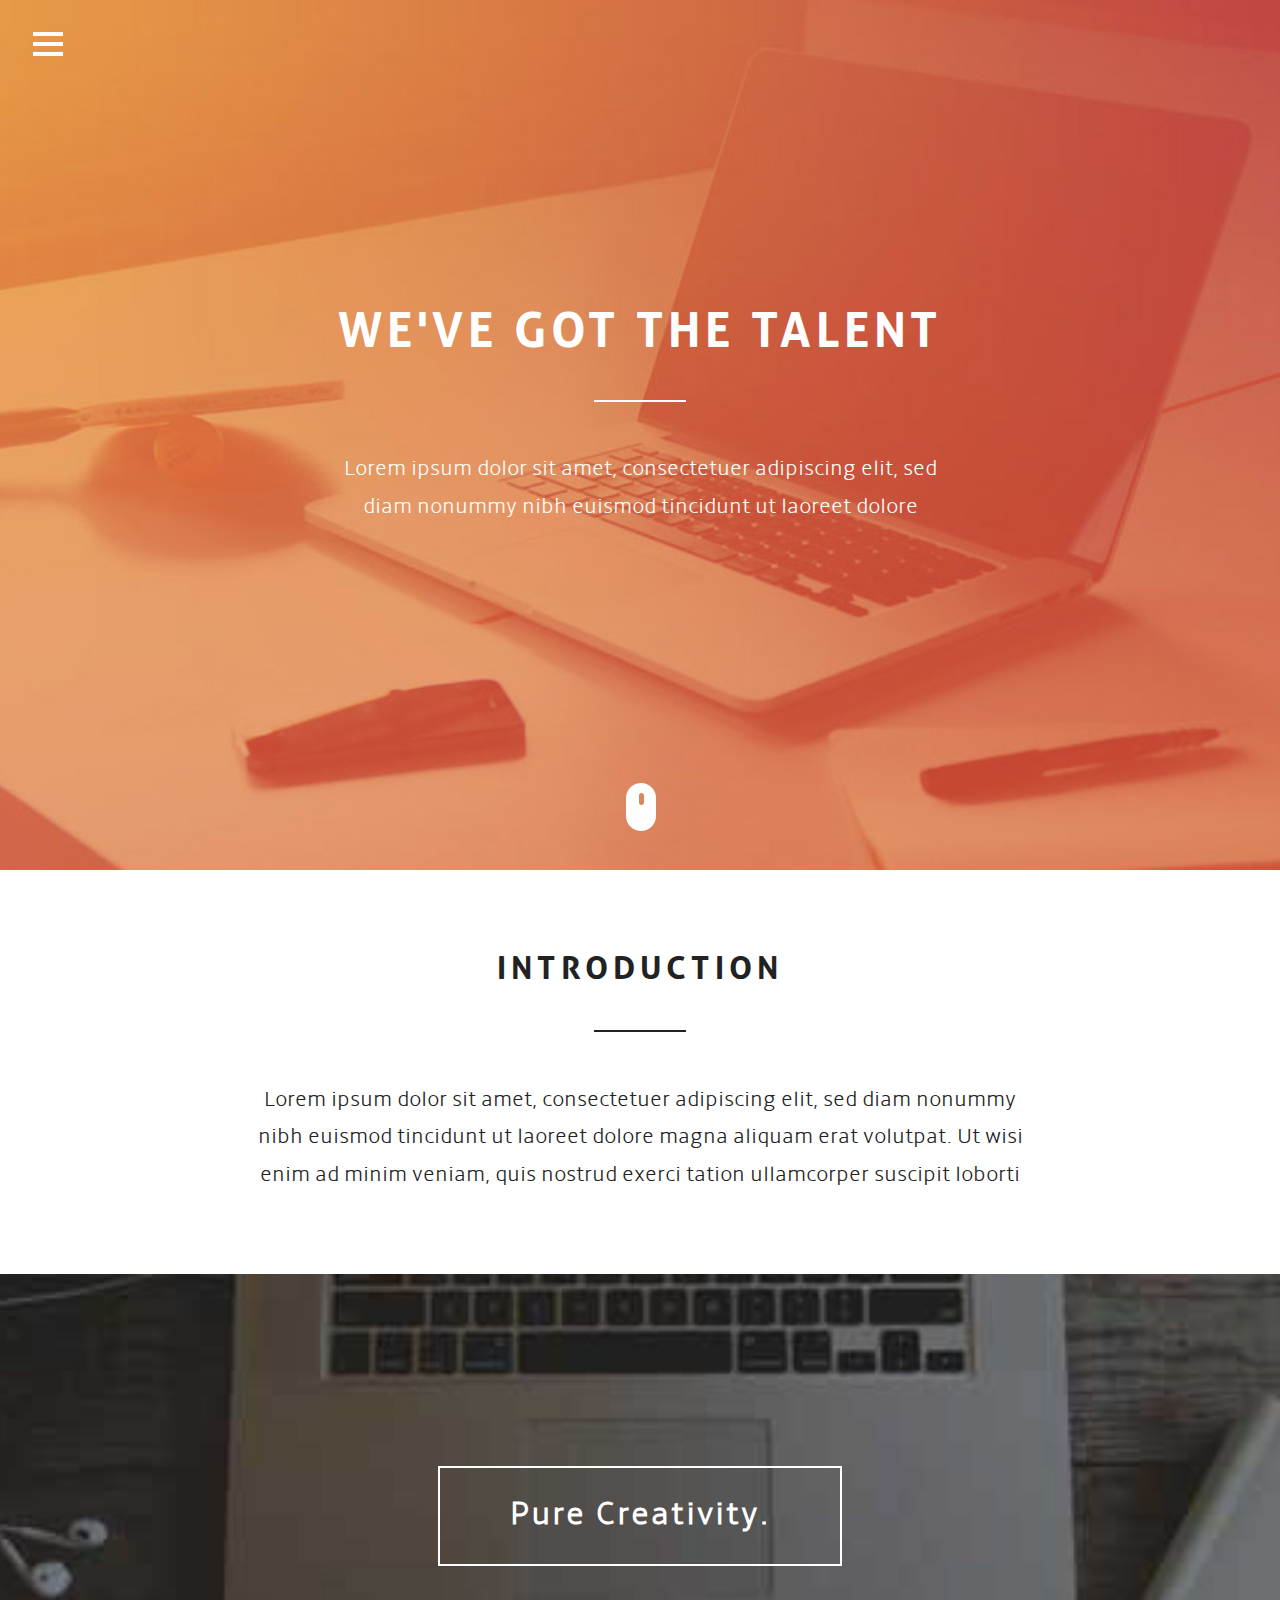
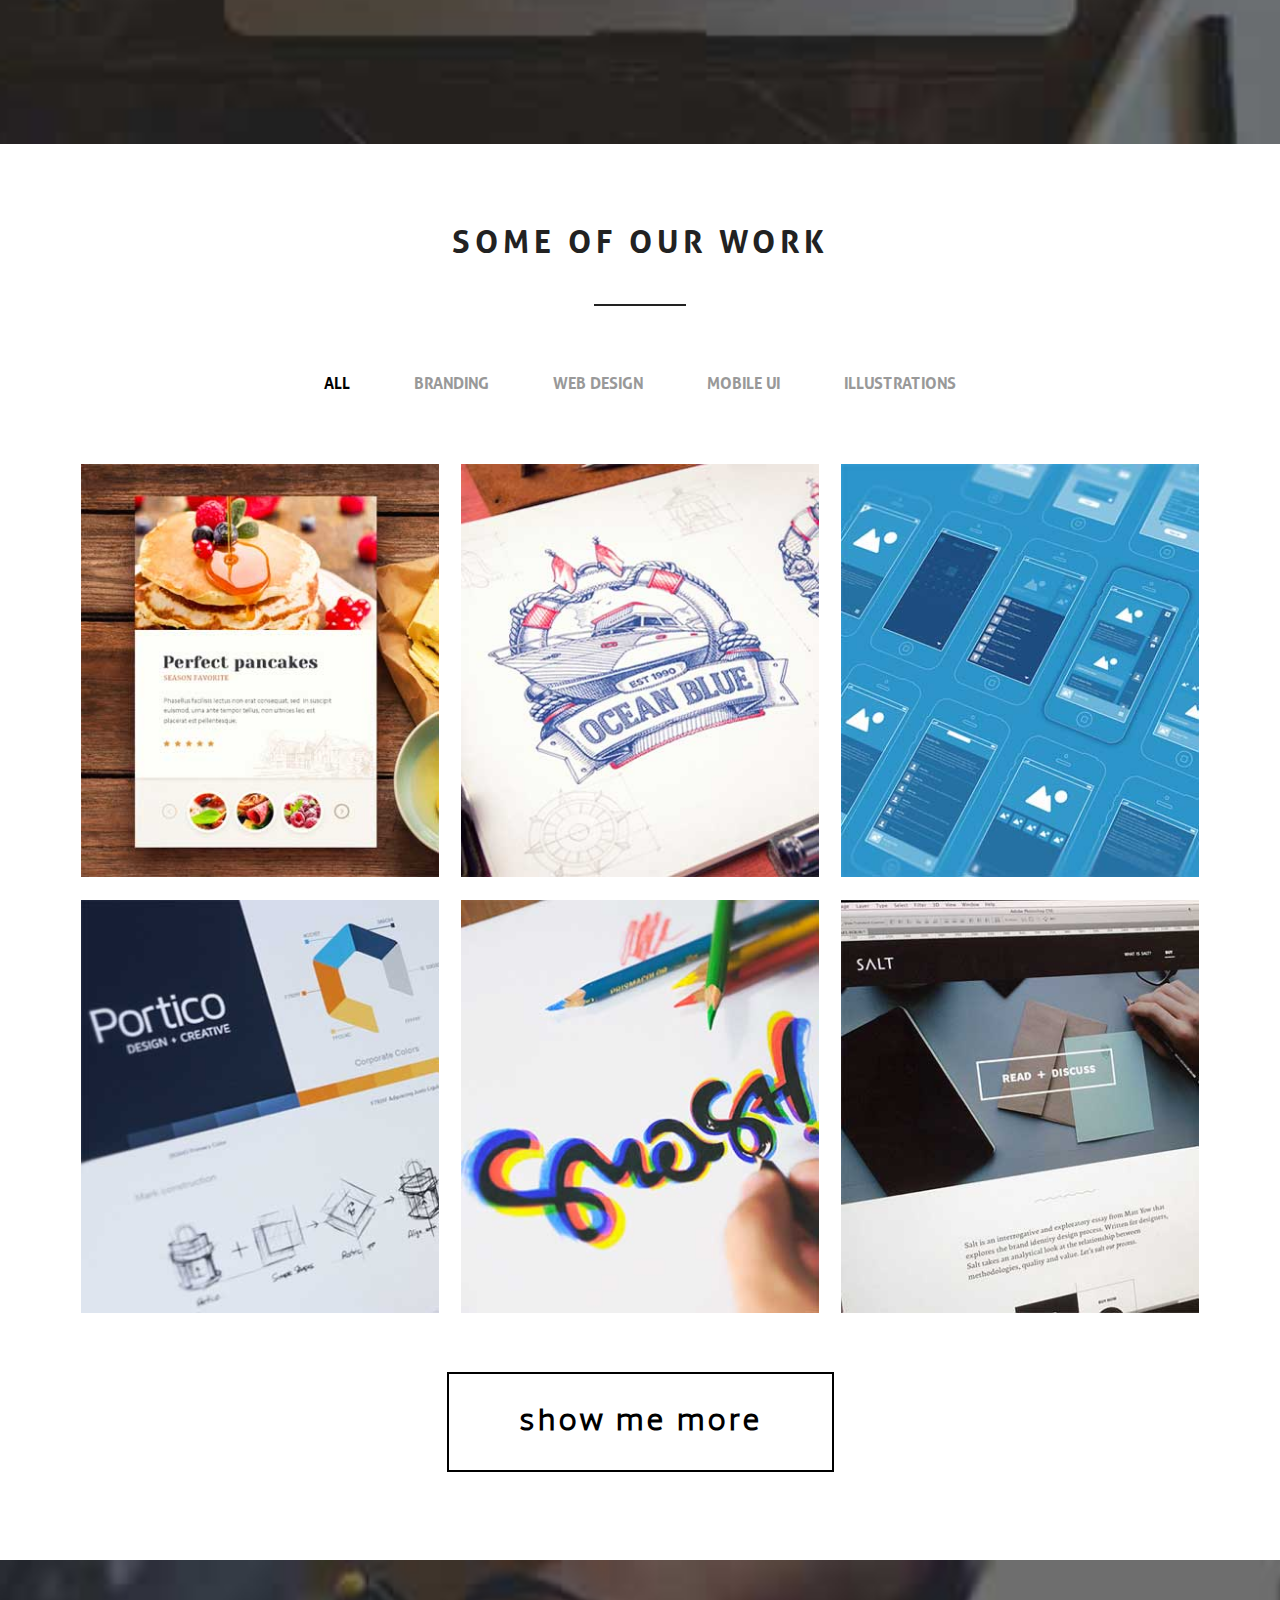
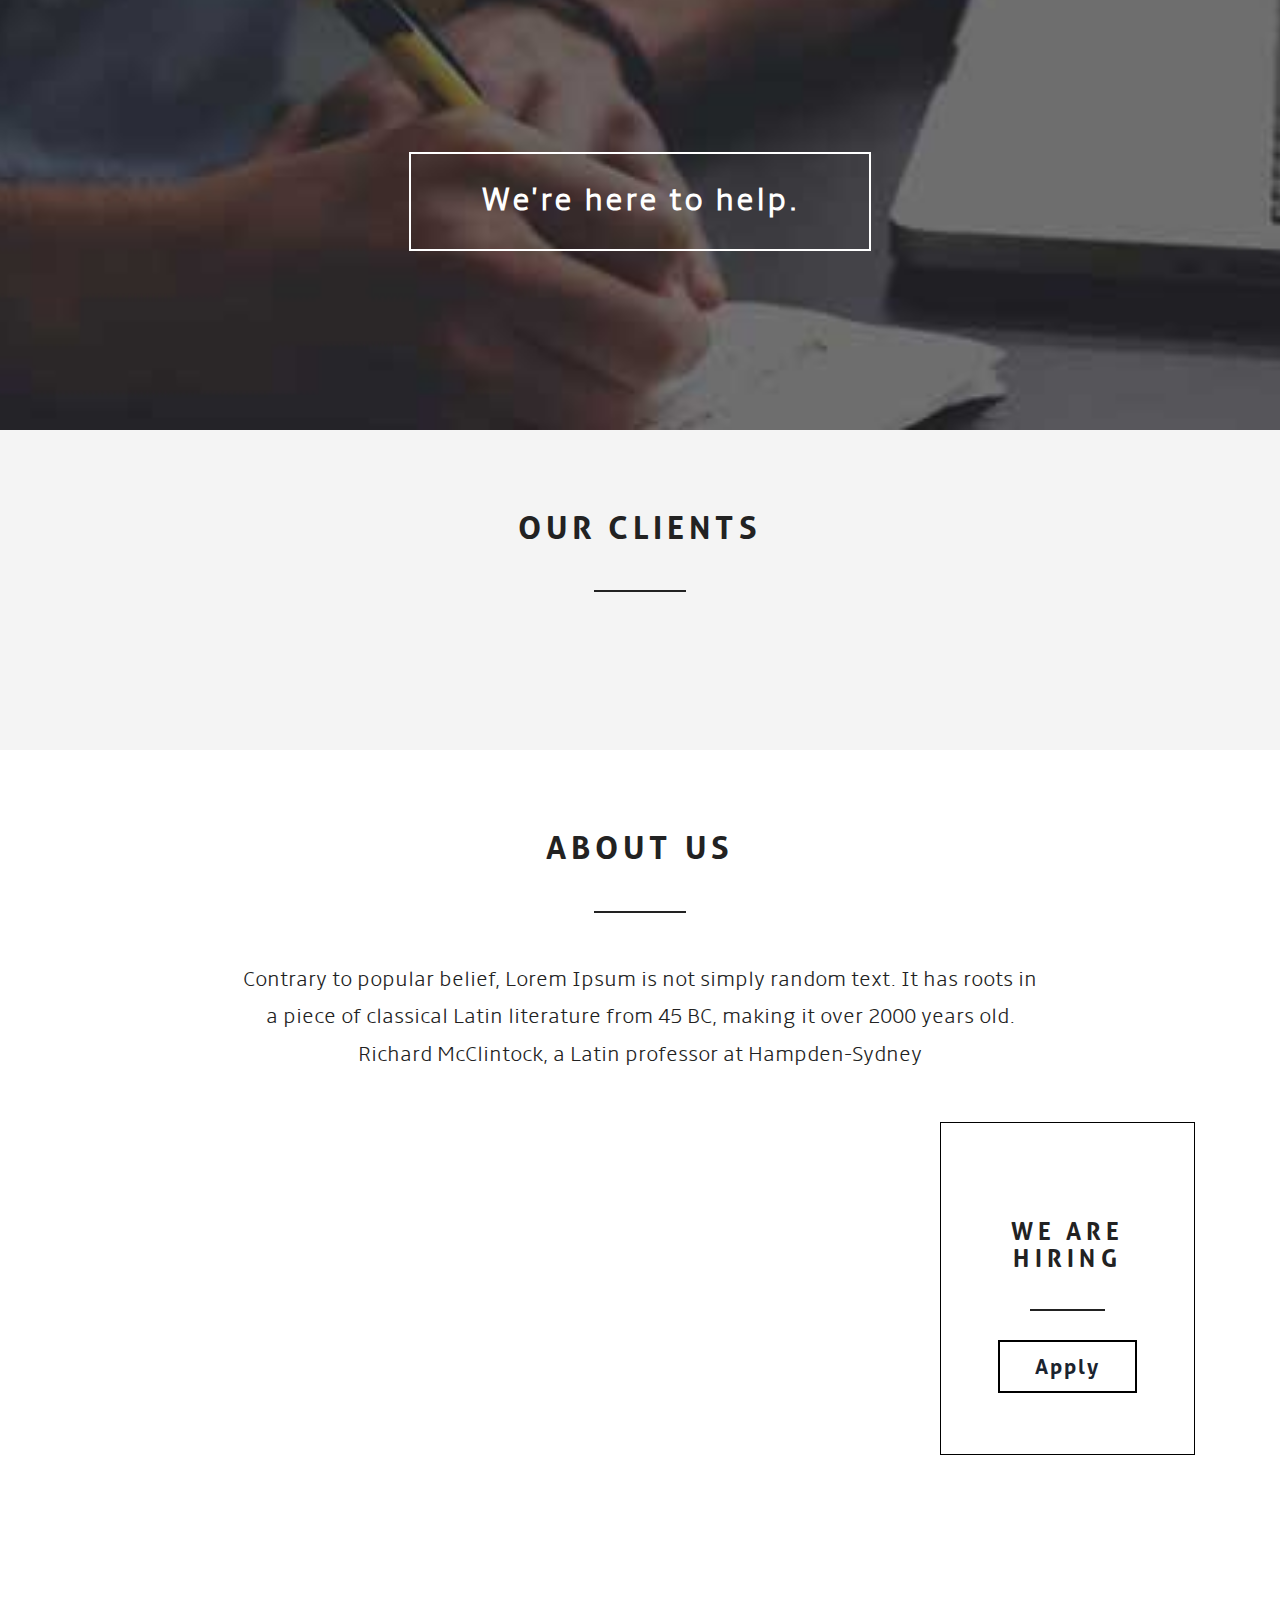
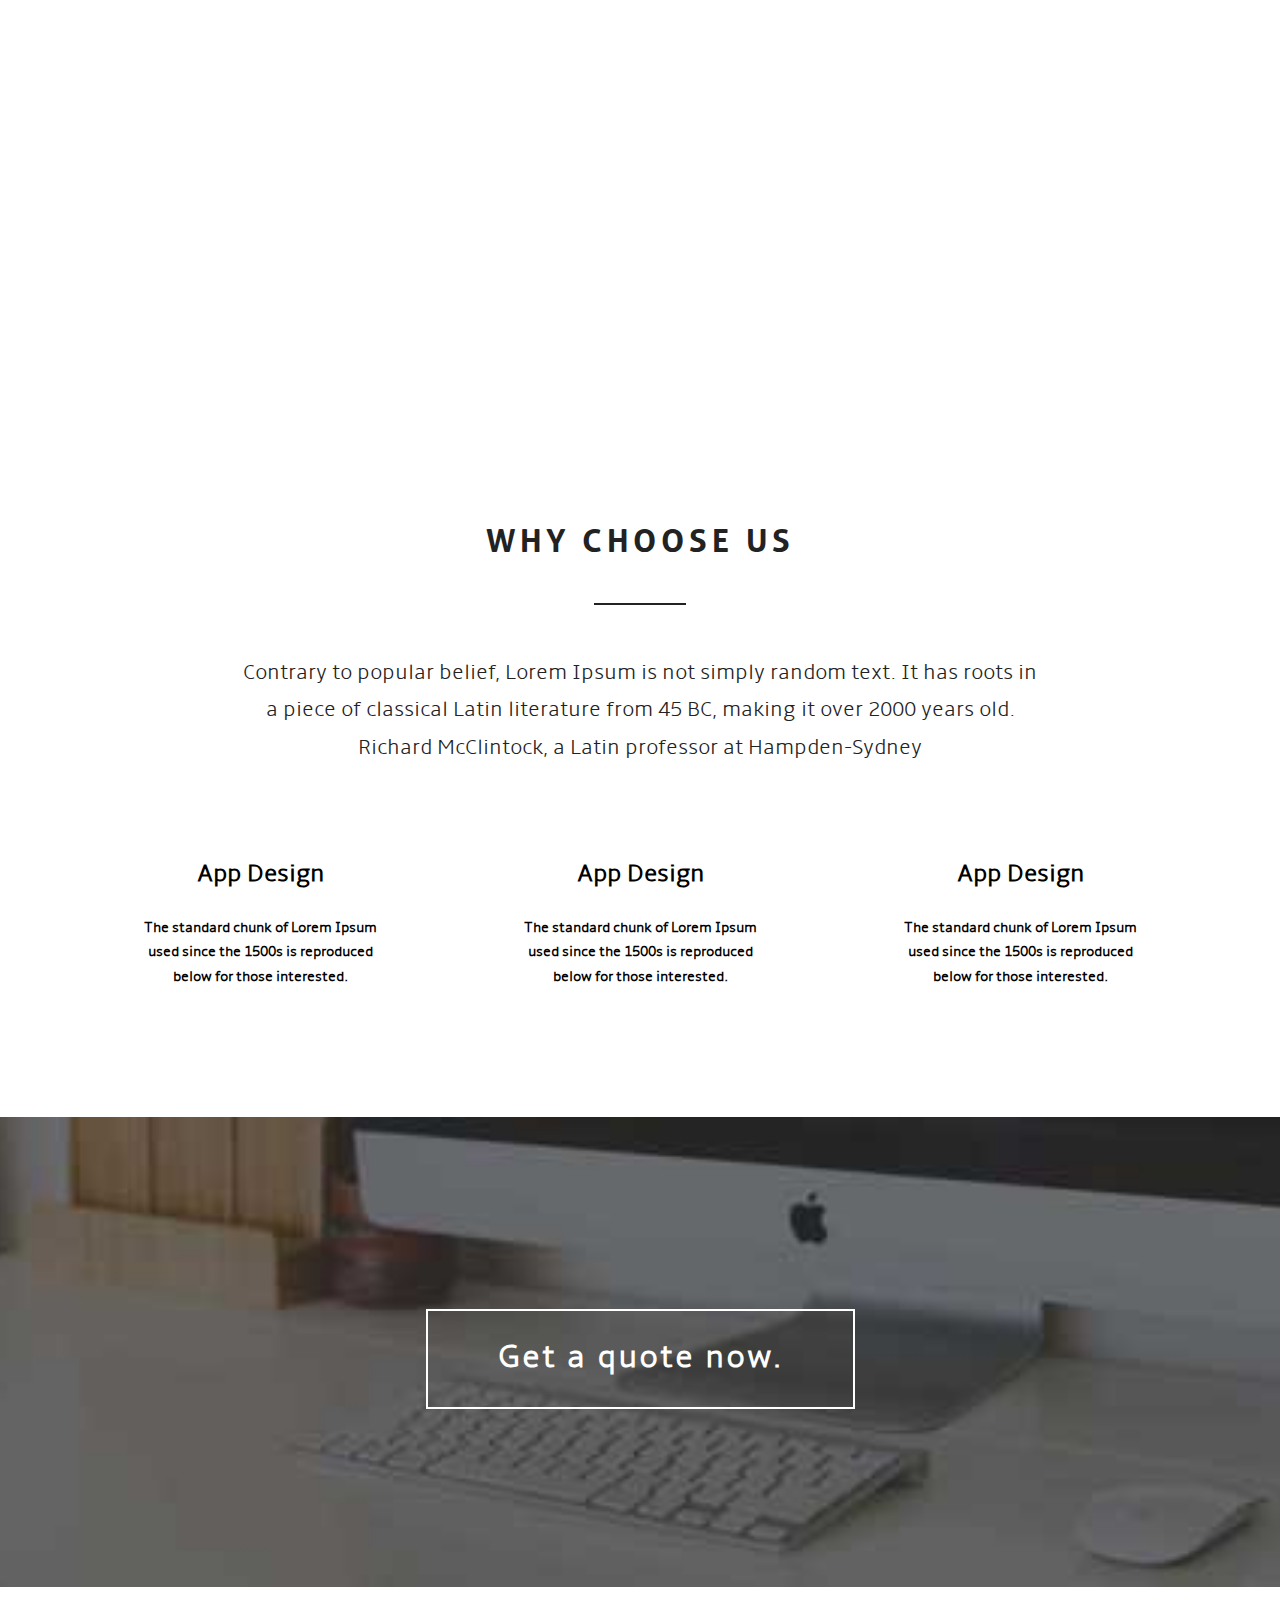
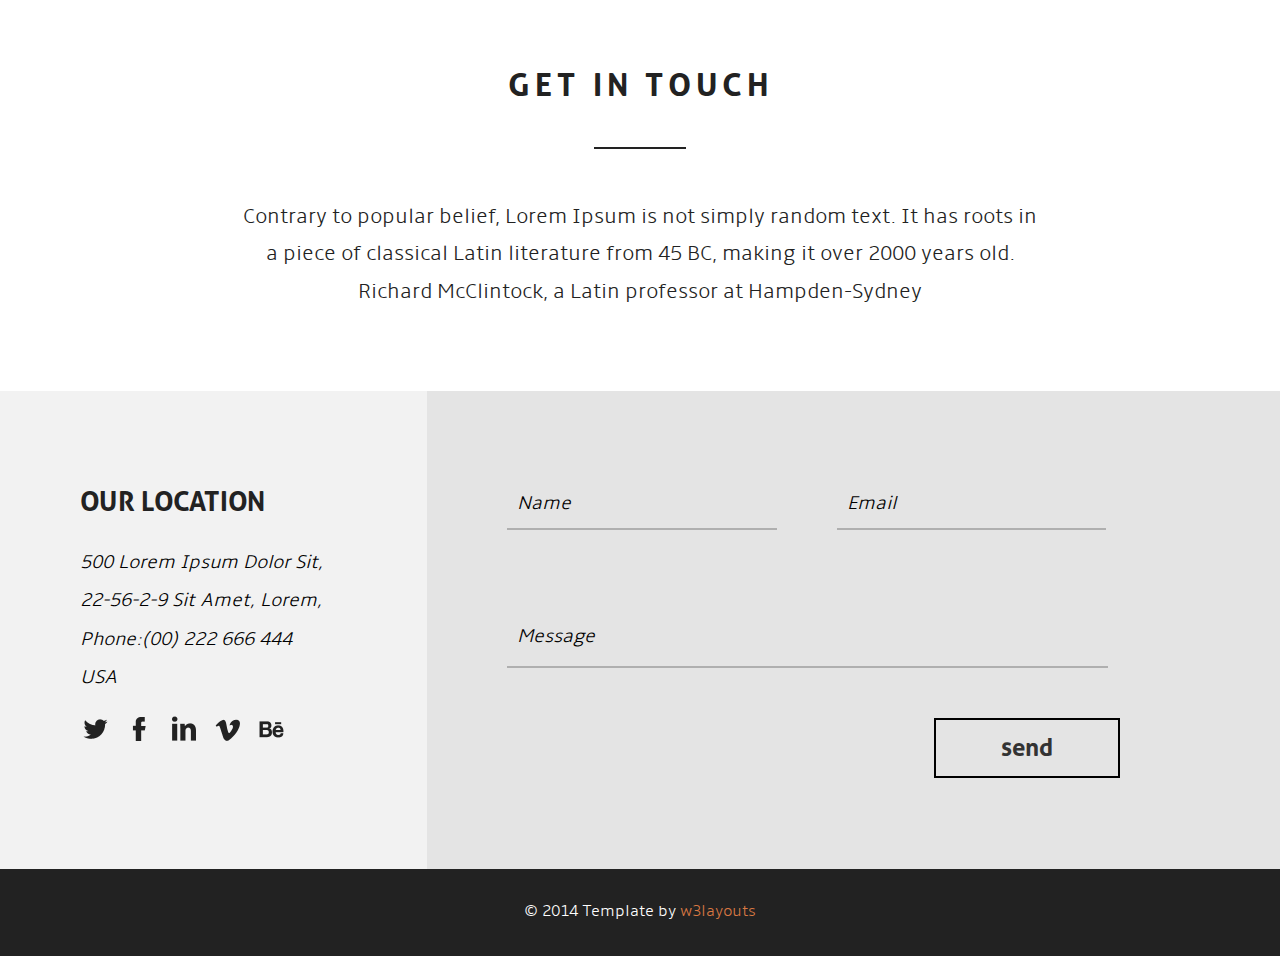
==== commit 904fa7ad: "change status" ====
--- a/index.html
+++ b/index.html
@@ -1,7 +1,13 @@
+<!--A Design by W3layouts
+Author: W3layout
+Author URL: http://w3layouts.com
+License: Creative Commons Attribution 3.0 Unported
+License URL: http://creativecommons.org/licenses/by/3.0/
+-->
 <!DOCTYPE HTML>
 <html>
 <head>
-<title>yoshimaa's GitHub page</title>
+<title>Casablanca Bootstarp Website Template | Home :: w3layouts</title>
 <link href="css/bootstrap.css" rel='stylesheet' type='text/css' />
 <!-- jQuery (necessary for Bootstrap's JavaScript plugins) -->
 <script src="js/jquery-1.11.1.min.js"></script>
@@ -72,15 +78,17 @@
 	    <nav id="menu">
 			<ul>
 				<li class="Selected"><a href="index.html">Home</a></li>
+				<li><a href="#about" class="scroll">About</a></li>
 				<li><a href="#work" class="scroll">Work</a></li>
+				<li><a href="#clients" class="scroll">Clients</a></li>
 			    <li><a href="#services" class="scroll">services</a></li>
 				<li><a href="#contact" class="scroll">Contact</a></li>
 			</ul>
 		</nav>
 	   </div>
-	   <h1>yoshimaa's github page</h1>
+	   <h1>We've Got the talent</h1>
 	   <span> </span>
-	   <p>this is my github page.</p>
+	   <p>Lorem ipsum dolor sit amet, consectetuer adipiscing elit, sed diam nonummy nibh euismod tincidunt ut laoreet dolore</p>
 	   <div class="header_arrow">
 	      <a href="#arrow" class="scroll"><span> </span></a>
 	   </div>
@@ -90,25 +98,24 @@
 	<div class="container">
 		<h2>Introduction</h2>
 		<span> </span>
-		<p>Im a programmer,majored in nursing in university.<br>
-		   curious about: community health care, social needs[love and belonging]</p>
+		<p>Lorem ipsum dolor sit amet, consectetuer adipiscing elit, sed diam nonummy nibh euismod tincidunt ut laoreet dolore magna aliquam erat volutpat. Ut wisi enim ad minim veniam, quis nostrud exerci tation ullamcorper suscipit loborti</p>
 	</div>
 </div>
 <div class="create">
 	<div class="container">
-		<a href="#" class="fa-btn btn-1 btn-1e">Pure Creative (back to <font color="#bfbfbf">top</font>)</a>
+		<a href="#" class="fa-btn btn-1 btn-1e">Pure Creativity.</a>
 	</div>
 </div>
 <div class="work" id="work">
 	<div class="container">
-		<h2>some of my work</h2>
+		<h2>some of our work</h2>
 		<span class="work_line"> </span>
 		<ul id="filters" class="clearfix">
 		  <li><span class="filter active" data-filter="app card icon logo web">All</span></li>
-		  <li><span class="filter" data-filter="app">Android</span></li>
+		  <li><span class="filter" data-filter="app">Branding</span></li>
 		  <li><span class="filter" data-filter="card">Web Design</span></li>
 		  <li><span class="filter" data-filter="icon">Mobile UI</span></li>
-		  <li><span class="filter" data-filter="logo">Blog</span></li>
+		  <li><span class="filter" data-filter="logo">Illustrations</span></li>
 		  <div class="clearfix"> </div>
 		</ul>
         <div id="portfoliolist">
@@ -118,8 +125,8 @@
 					  <div class="view view-first">
 	                    <img src="images/p1.jpg" class="img-responsive" alt=""/>
 	                      <div class="mask">
-	                        <h3>Blog</h3>
-	                        <p>blog in english</p>
+	                        <h3>Mobile UI</h3>
+	                        <p>Google Mail</p>
 	                        <span> </span>
 	                      </div>
 	                  </div>
@@ -132,8 +139,8 @@
 					  <div class="view view-first">
 	                    <img src="images/p2.jpg" class="img-responsive" alt=""/>
 	                      <div class="mask">
-	                        <h3>Android</h3>
-	                        <p>Android App</p>
+	                        <h3>Mobile UI</h3>
+	                        <p>Google Mail</p>
 	                        <span> </span>
 	                      </div>
 	                  </div>
@@ -146,22 +153,22 @@
 					  <div class="view view-first">
 	                    <img src="images/p3.jpg" class="img-responsive" alt=""/>
 	                      <div class="mask">
-	                         <h3>Image</h3>
-	                        <p>coming soon..</p>
+	                        <h3>Mobile UI</h3>
+	                        <p>Google Mail</p>
 	                        <span> </span>
 	                      </div>
 	                  </div>
 					</a>
 				</div>
 			</div>				
-			<div class="portfolio logo" data-cat="logo">
+			<div class="portfolio card" data-cat="card">
 				<div class="portfolio-wrapper">				
 					<a href="images/p4.jpg" class="flipLightBox">
 					  <div class="view view-first">
 	                    <img src="images/p4.jpg" class="img-responsive" alt=""/>
 	                      <div class="mask">
-	                        <h3>Blog</h3>
-	                        <p>tech blog</p>
+	                        <h3>Mobile UI</h3>
+	                        <p>Google Mail</p>
 	                        <span> </span>
 	                      </div>
 	                  </div>
@@ -174,8 +181,8 @@
 					  <div class="view view-first">
 	                    <img src="images/p5.jpg" class="img-responsive" alt=""/>
 	                      <div class="mask">
-	                         <h3>Image</h3>
-	                        <p>coming soon..</p>
+	                        <h3>Mobile UI</h3>
+	                        <p>Google Mail</p>
 	                        <span> </span>
 	                      </div>
 	                  </div>
@@ -188,8 +195,8 @@
 					  <div class="view view-first">
 	                    <img src="images/p6.jpg" class="img-responsive" alt=""/>
 	                      <div class="mask">
-	                         <h3>Image</h3>
-	                        <p>coming soon..</p>
+	                        <h3>Mobile UI</h3>
+	                        <p>Google Mail</p>
 	                        <span> </span>
 	                      </div>
 	                  </div>
@@ -207,27 +214,91 @@
 	</div>
    </div>
   </div>
-  
+</div>
+<div class="help">
+	<div class="container">
+	   <a href="#" class="fa-btn btn-1 btn-1e">We're here to help.</a>
+	</div>
+</div>
+<div class="clients" id="clients">
+	<div class="container">
+		<h3>Our Clients</h3>
+		<span> </span>
+		<ul class="clients_grid">
+			<li><img src="images/c1.png" class="img-responsive" alt=""/></li>
+			<li><img src="images/c2.png" class="img-responsive" alt=""/></li>
+			<li><img src="images/c3.png" class="img-responsive" alt=""/></li>
+			<li><img src="images/c4.png" class="img-responsive" alt=""/></li>
+			<li><img src="images/c5.png" class="img-responsive" alt=""/></li>
+		</ul>
+	</div>
+</div>
+<div class="about" id="about">
+	<div class="container">
+		<h3>about us</h3>
+		<span> </span>
+		<p>Contrary to popular belief, Lorem Ipsum is not simply random text. It has roots in a piece of classical Latin literature from 45 BC, making it over 2000 years old. Richard McClintock, a Latin professor at Hampden-Sydney</p>
+	    <div class="about_grid">
+	      <div class="col-sm-3">
+	    		 <div class="view view-first">
+	                 <img src="images/a1.jpg" class="img-responsive" alt=""/>
+	                 <div class="mask1">
+	                    <h4>John</h4>
+	                    <p>CEO/Founder</p>
+	                 </div>
+	             </div>
+	    	</div>
+	    	<div class="col-sm-3">
+	    		 <div class="view view-first">
+	                 <img src="images/a2.jpg" class="img-responsive" alt=""/>
+	                 <div class="mask1">
+	                    <h4>John</h4>
+	                    <p>CEO/Founder</p>
+	                 </div>
+	             </div>
+	    	</div>
+	    	<div class="col-sm-3">
+	    		 <div class="view view-first">
+	                 <img src="images/a3.jpg" class="img-responsive" alt=""/>
+	                 <div class="mask1">
+	                    <h4>John</h4>
+	                    <p>CEO/Founder</p>
+	                 </div>
+	             </div>
+	    	</div>
+	    	<div class="col-sm-3">
+	    	  <div class="grid1">
+	    	    <h4>We are Hiring</h4>
+	    	    <span class="border"> </span>
+		   <a href="#" class="fa-btn btn2 btn-2 btn-1e">Apply</a>
+		</div>
+	   </div>
+	  </div>
+	</div>
+</div>
+<div class="video">
+	<iframe width="" height="" src="//www.youtube.com/embed/oIDF_60ok04" frameborder="0" allowfullscreen></iframe>
+</div>
 <div class="about" id="services">
 	<div class="container">
-		<h3>about app</h3>
+		<h3>Why Choose Us</h3>
 		<span> </span>
-		<p></p>
+		<p>Contrary to popular belief, Lorem Ipsum is not simply random text. It has roots in a piece of classical Latin literature from 45 BC, making it over 2000 years old. Richard McClintock, a Latin professor at Hampden-Sydney</p>
 	    <div class="grid_2 text-center">
 	    	<div class="col-md-4 box1">
 	    		<img src="images/iphone.png" class="img-responsive" alt=""/>
 	    		<h4>App Design</h4>
-	    		<p></p>
+	    		<p>The standard chunk of Lorem Ipsum used since the 1500s is reproduced below for those interested.</p>
 	    	</div>
 	    	<div class="col-md-4 box1">
 	    		<img src="images/ipad.png" class="img-responsive" alt=""/>
 	    		<h4>App Design</h4>
-	    		<p></p>
+	    		<p>The standard chunk of Lorem Ipsum used since the 1500s is reproduced below for those interested.</p>
 	    	</div>
 	    	<div class="col-md-4 box1">
 	    		<img src="images/mac.png" class="img-responsive" alt=""/>
 	    		<h4>App Design</h4>
-	    		<p></p>
+	    		<p>The standard chunk of Lorem Ipsum used since the 1500s is reproduced below for those interested.</p>
 	    	</div>
 	    	<div class="clearfix"> </div>
 	    </div>
@@ -235,31 +306,29 @@
 </div>
 <div class="quote">
 	<div class="container">
-		<a href="#" class="fa-btn btn-1 btn-1e">puRe creativity (back to top)</a>
+		<a href="#" class="fa-btn btn-1 btn-1e">Get a quote now.</a>
 	</div>
 </div>
 <div class="touch"> 
  <div class="container">
  	<h3>Get In Touch</h3>
  	<span> </span>
- 	<p>sorry,out of order now</p>
- 	
+ 	<p>Contrary to popular belief, Lorem Ipsum is not simply random text. It has roots in a piece of classical Latin literature from 45 BC, making it over 2000 years old. Richard McClintock, a Latin professor at Hampden-Sydney</p>
  </div>	
 </div>
 <div class="contact" id="contact">
     <div class="col-md-4 contact_left">
-		<p><font color="#FFFFFF">.</font></p>
-		<p><font color="#FFFFFF">.</font></p>
-		<p><font color="#FFFFFF">.</font></p>
-		<p><font color="#FFFFFF">.</font></p>
-		<p><font color="#FFFFFF">.</font></p>
+		<h3>Our Location</h3>
+		<p>500 Lorem Ipsum Dolor Sit,</p>
+		<p>22-56-2-9 Sit Amet, Lorem,</p>
+		<p>Phone:(00) 222 666 444</p>
+		<p>USA</p>
 		<ul class="social">
-			<li><a href="https://twitter.com/sugizo009"> <i class="tw"> </i> </a></li>
-		    <li><a href="https://www.facebook.com/profile.php?id=100002834724954"><i class="fb"> </i> </a></li>
-			<li><a href="https://www.linkedin.com/profile/view?id=149098560&trk=nav_responsive_tab_profile_pic"><i class="linkedin"> </i> 
-			</a></li>
-			<li><a href="https://vimeo.com/user36500557"><i class="vimeo"> </i> </a></li>
-			<li><a href="https://www.behance.net/yoshimaa"><i class="behance"> </i> </a></li>
+			<li><a href=""> <i class="tw"> </i> </a></li>
+		    <li><a href=""><i class="fb"> </i> </a></li>
+			<li><a href=""><i class="linkedin"> </i> </a></li>
+			<li><a href=""><i class="vimeo"> </i> </a></li>
+			<li><a href=""><i class="behance"> </i> </a></li>
 		</ul>
 	</div> 
 	<div class="col-md-8 contact_right">
@@ -282,7 +351,7 @@
  </div>
 <div class="footer">
 	<div class="container">
-		<p class="copy">&copy;2015 yoshimaa <a href="http://yoshimaa.blogspot.jp/" target="_blank"> yoshi </a> </p>
+		<p class="copy">&copy; 2014 Template by <a href="http://w3layouts.com" target="_blank"> w3layouts</a></p>
 	</div>
 	<script type="text/javascript">
 						$(document).ready(function() {
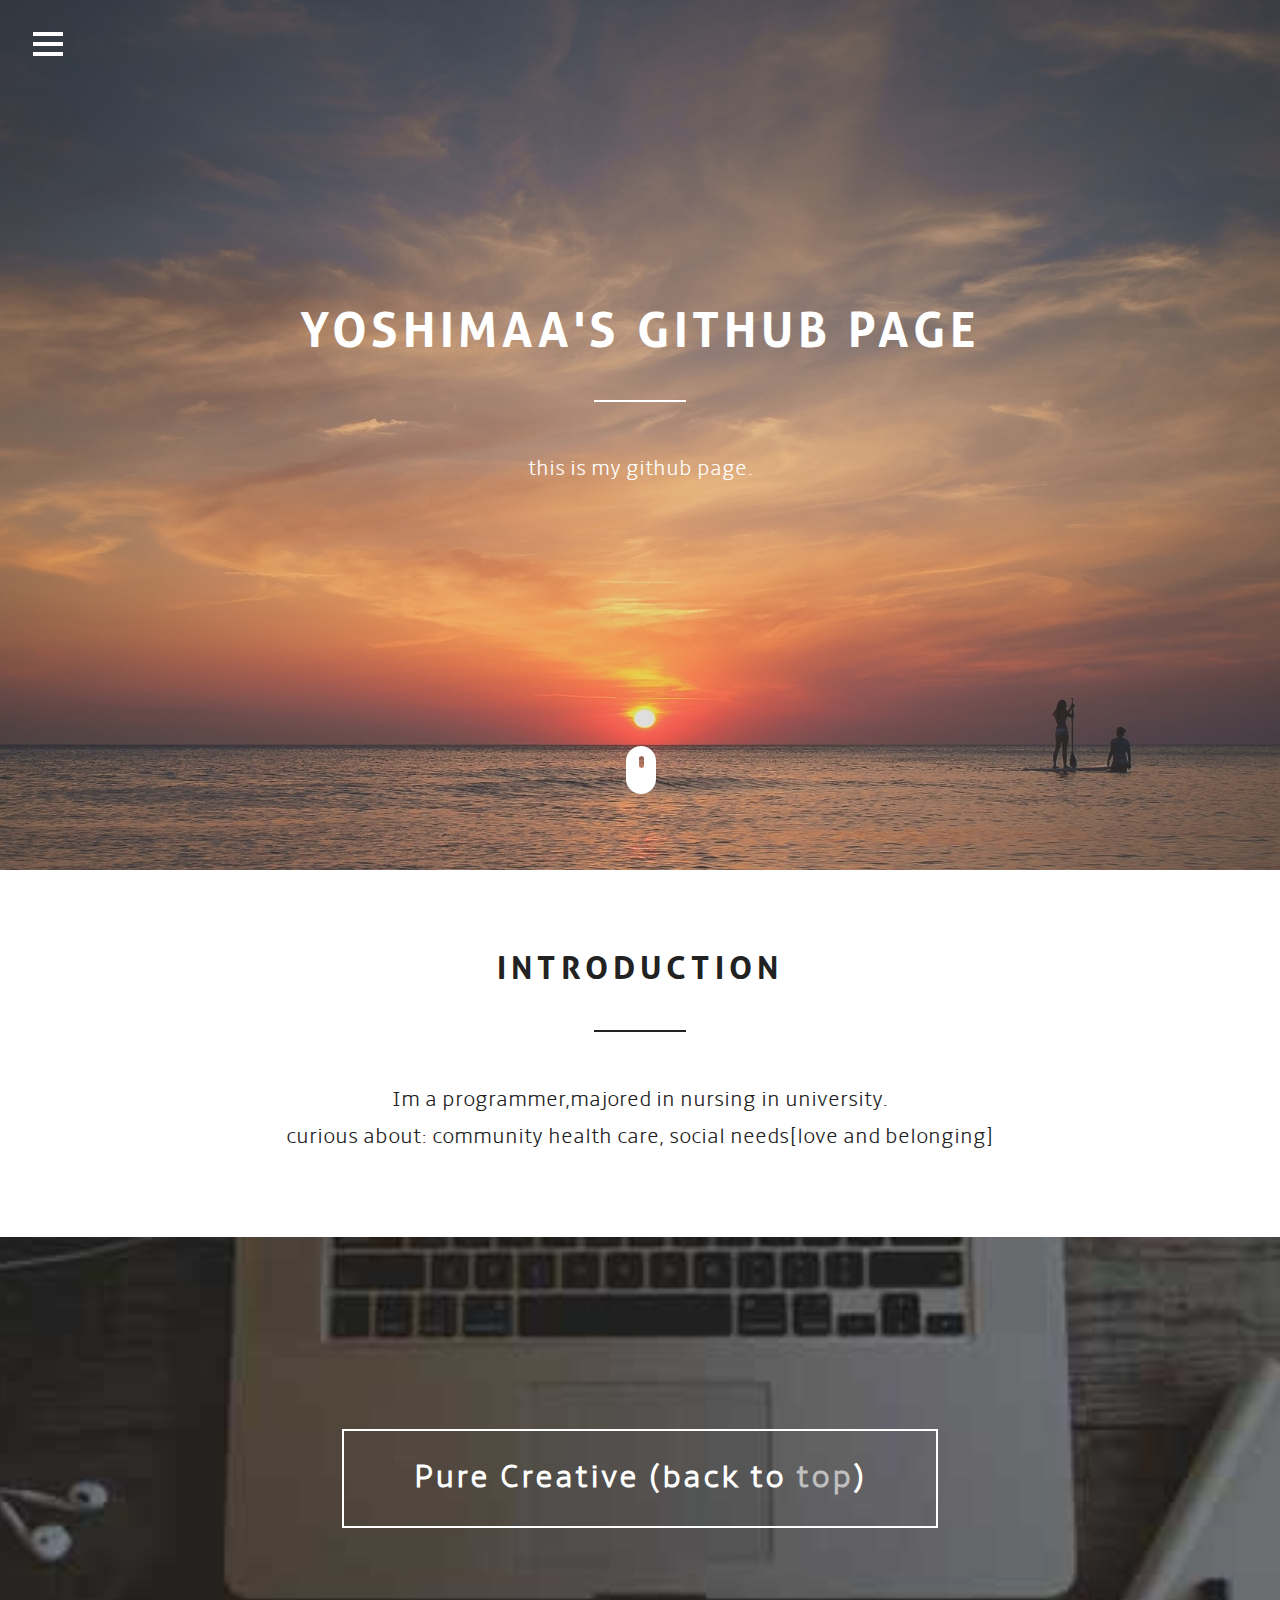
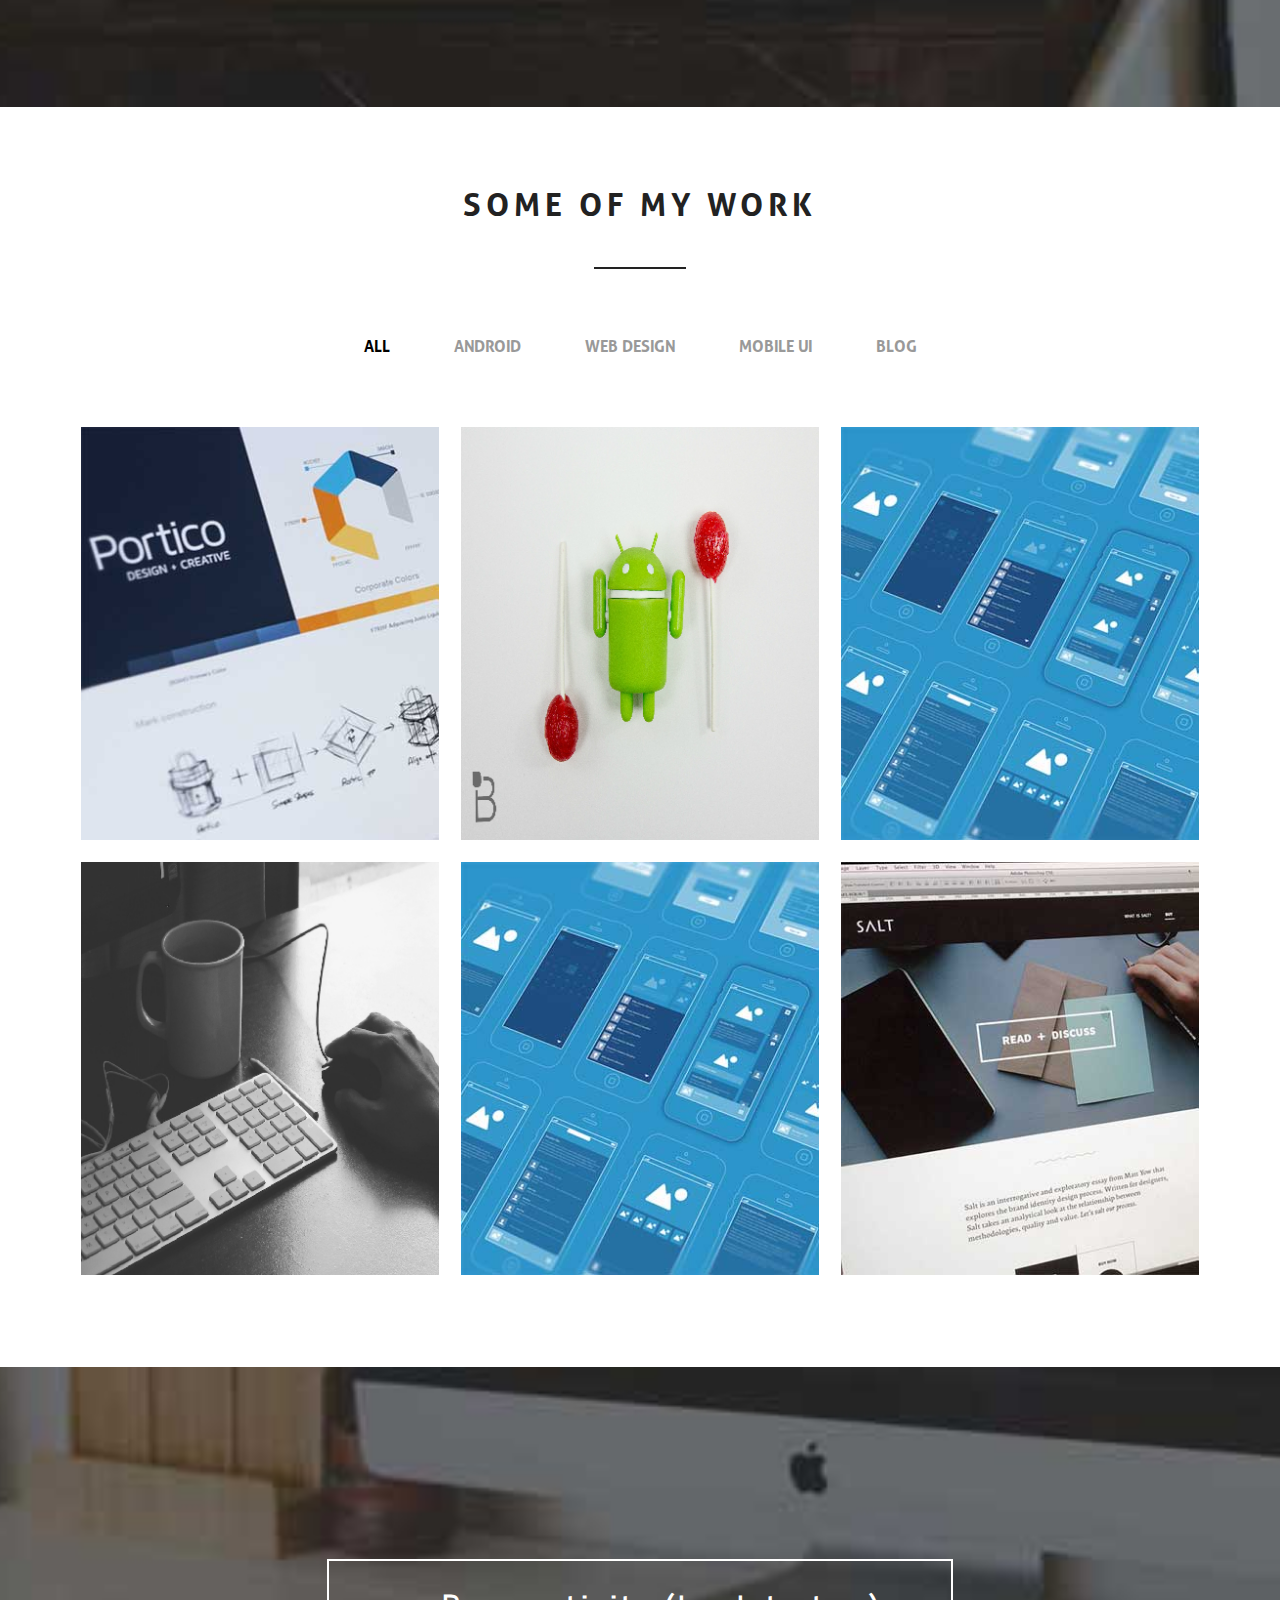
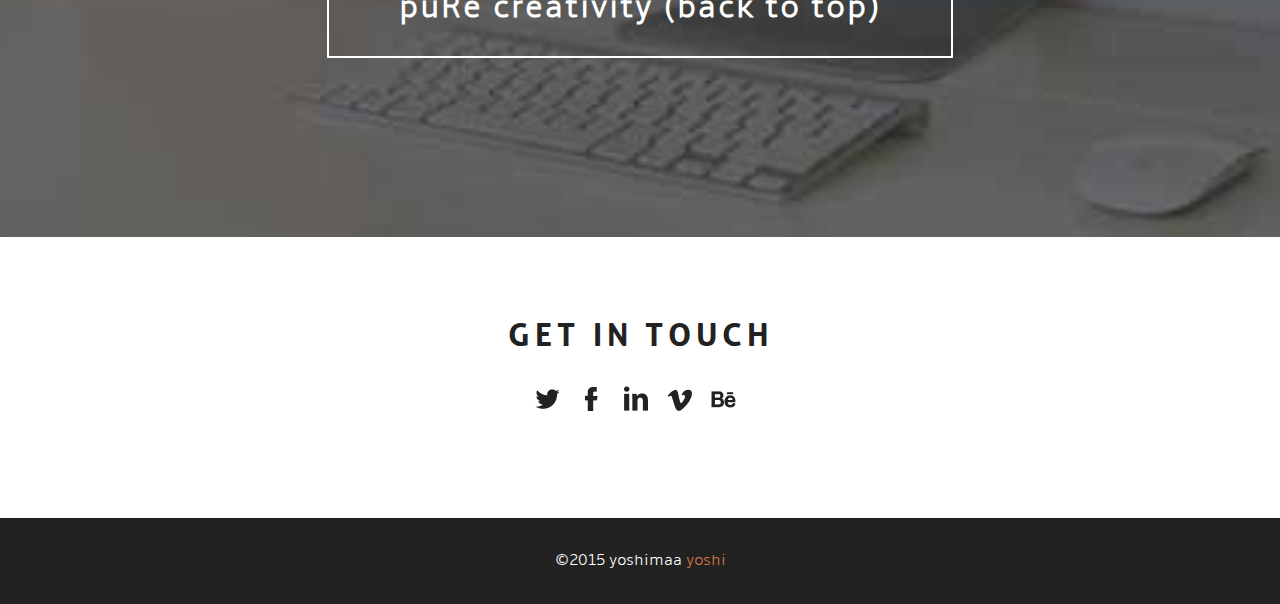
==== commit be921f2a: "change status" ====
--- a/index.html
+++ b/index.html
@@ -1,13 +1,7 @@
-<!--A Design by W3layouts
-Author: W3layout
-Author URL: http://w3layouts.com
-License: Creative Commons Attribution 3.0 Unported
-License URL: http://creativecommons.org/licenses/by/3.0/
--->
 <!DOCTYPE HTML>
 <html>
 <head>
-<title>Casablanca Bootstarp Website Template | Home :: w3layouts</title>
+<title>yoshimaa's GitHub page</title>
 <link href="css/bootstrap.css" rel='stylesheet' type='text/css' />
 <!-- jQuery (necessary for Bootstrap's JavaScript plugins) -->
 <script src="js/jquery-1.11.1.min.js"></script>
@@ -78,17 +72,13 @@
 	    <nav id="menu">
 			<ul>
 				<li class="Selected"><a href="index.html">Home</a></li>
-				<li><a href="#about" class="scroll">About</a></li>
 				<li><a href="#work" class="scroll">Work</a></li>
-				<li><a href="#clients" class="scroll">Clients</a></li>
-			    <li><a href="#services" class="scroll">services</a></li>
-				<li><a href="#contact" class="scroll">Contact</a></li>
 			</ul>
 		</nav>
 	   </div>
-	   <h1>We've Got the talent</h1>
+	   <h1>yoshimaa's github page</h1>
 	   <span> </span>
-	   <p>Lorem ipsum dolor sit amet, consectetuer adipiscing elit, sed diam nonummy nibh euismod tincidunt ut laoreet dolore</p>
+	   <p>this is my github page.</p>
 	   <div class="header_arrow">
 	      <a href="#arrow" class="scroll"><span> </span></a>
 	   </div>
@@ -98,35 +88,37 @@
 	<div class="container">
 		<h2>Introduction</h2>
 		<span> </span>
-		<p>Lorem ipsum dolor sit amet, consectetuer adipiscing elit, sed diam nonummy nibh euismod tincidunt ut laoreet dolore magna aliquam erat volutpat. Ut wisi enim ad minim veniam, quis nostrud exerci tation ullamcorper suscipit loborti</p>
+		<p>Im a programmer,majored in nursing in university.<br>
+		   curious about: community health care, social needs[love and belonging]</p>
 	</div>
 </div>
 <div class="create">
 	<div class="container">
-		<a href="#" class="fa-btn btn-1 btn-1e">Pure Creativity.</a>
+		<a href="#" class="fa-btn btn-1 btn-1e">Pure Creative (back to <font color="#bfbfbf">top</font>)</a>
 	</div>
 </div>
 <div class="work" id="work">
 	<div class="container">
-		<h2>some of our work</h2>
+		<h2>some of my work</h2>
 		<span class="work_line"> </span>
 		<ul id="filters" class="clearfix">
 		  <li><span class="filter active" data-filter="app card icon logo web">All</span></li>
-		  <li><span class="filter" data-filter="app">Branding</span></li>
+		  <li><span class="filter" data-filter="app">Android</span></li>
 		  <li><span class="filter" data-filter="card">Web Design</span></li>
 		  <li><span class="filter" data-filter="icon">Mobile UI</span></li>
-		  <li><span class="filter" data-filter="logo">Illustrations</span></li>
+		  <li><span class="filter" data-filter="logo">Blog</span></li>
 		  <div class="clearfix"> </div>
 		</ul>
+		<!-- <p class="copy">&copy;2015 yoshimaa <a href="http://yoshimaa.blogspot.jp/" target="_blank"> yoshi </a> </p> -->
         <div id="portfoliolist">
 		  <div class="portfolio logo" data-cat="logo">
 				<div class="portfolio-wrapper">				
 					<a href="images/p1.jpg" class="flipLightBox">
-					  <div class="view view-first">
+					  <div class="view view-first" >
 	                    <img src="images/p1.jpg" class="img-responsive" alt=""/>
 	                      <div class="mask">
-	                        <h3>Mobile UI</h3>
-	                        <p>Google Mail</p>
+	                        <h3>Blog</h3>
+	                        <p>blog in english</p>
 	                        <span> </span>
 	                      </div>
 	                  </div>
@@ -139,8 +131,8 @@
 					  <div class="view view-first">
 	                    <img src="images/p2.jpg" class="img-responsive" alt=""/>
 	                      <div class="mask">
-	                        <h3>Mobile UI</h3>
-	                        <p>Google Mail</p>
+	                        <h3>Android</h3>
+	                        <p>Android App</p>
 	                        <span> </span>
 	                      </div>
 	                  </div>
@@ -153,22 +145,22 @@
 					  <div class="view view-first">
 	                    <img src="images/p3.jpg" class="img-responsive" alt=""/>
 	                      <div class="mask">
-	                        <h3>Mobile UI</h3>
-	                        <p>Google Mail</p>
+	                         <h3>Image</h3>
+	                        <p>coming soon..</p>
 	                        <span> </span>
 	                      </div>
 	                  </div>
 					</a>
 				</div>
 			</div>				
-			<div class="portfolio card" data-cat="card">
+			<div class="portfolio logo" data-cat="logo">
 				<div class="portfolio-wrapper">				
 					<a href="images/p4.jpg" class="flipLightBox">
 					  <div class="view view-first">
 	                    <img src="images/p4.jpg" class="img-responsive" alt=""/>
 	                      <div class="mask">
-	                        <h3>Mobile UI</h3>
-	                        <p>Google Mail</p>
+	                        <h3>Blog</h3>
+	                        <p>tech blog</p>
 	                        <span> </span>
 	                      </div>
 	                  </div>
@@ -181,8 +173,8 @@
 					  <div class="view view-first">
 	                    <img src="images/p5.jpg" class="img-responsive" alt=""/>
 	                      <div class="mask">
-	                        <h3>Mobile UI</h3>
-	                        <p>Google Mail</p>
+	                         <h3>Image</h3>
+	                        <p>coming soon..</p>
 	                        <span> </span>
 	                      </div>
 	                  </div>
@@ -195,8 +187,8 @@
 					  <div class="view view-first">
 	                    <img src="images/p6.jpg" class="img-responsive" alt=""/>
 	                      <div class="mask">
-	                        <h3>Mobile UI</h3>
-	                        <p>Google Mail</p>
+	                         <h3>Image</h3>
+	                        <p>coming soon..</p>
 	                        <span> </span>
 	                      </div>
 	                  </div>
@@ -204,154 +196,43 @@
 				</div>
 			</div>	
 			<div class="clearfix"> </div>
+		<!--
 		</div>
 		<div class="work_btn">
 		   <a href="#" class="fa-btn btn1 btn-1 btn-1e">show me more</a>
 		</div>
+		-->
+
 	</div><!-- container -->
 	<script type="text/javascript" src="js/fliplightbox.min.js"></script>
 	<script type="text/javascript">$('body').flipLightBox()</script>
 	</div>
    </div>
   </div>
-</div>
-<div class="help">
-	<div class="container">
-	   <a href="#" class="fa-btn btn-1 btn-1e">We're here to help.</a>
-	</div>
-</div>
-<div class="clients" id="clients">
-	<div class="container">
-		<h3>Our Clients</h3>
-		<span> </span>
-		<ul class="clients_grid">
-			<li><img src="images/c1.png" class="img-responsive" alt=""/></li>
-			<li><img src="images/c2.png" class="img-responsive" alt=""/></li>
-			<li><img src="images/c3.png" class="img-responsive" alt=""/></li>
-			<li><img src="images/c4.png" class="img-responsive" alt=""/></li>
-			<li><img src="images/c5.png" class="img-responsive" alt=""/></li>
-		</ul>
-	</div>
-</div>
-<div class="about" id="about">
-	<div class="container">
-		<h3>about us</h3>
-		<span> </span>
-		<p>Contrary to popular belief, Lorem Ipsum is not simply random text. It has roots in a piece of classical Latin literature from 45 BC, making it over 2000 years old. Richard McClintock, a Latin professor at Hampden-Sydney</p>
-	    <div class="about_grid">
-	      <div class="col-sm-3">
-	    		 <div class="view view-first">
-	                 <img src="images/a1.jpg" class="img-responsive" alt=""/>
-	                 <div class="mask1">
-	                    <h4>John</h4>
-	                    <p>CEO/Founder</p>
-	                 </div>
-	             </div>
-	    	</div>
-	    	<div class="col-sm-3">
-	    		 <div class="view view-first">
-	                 <img src="images/a2.jpg" class="img-responsive" alt=""/>
-	                 <div class="mask1">
-	                    <h4>John</h4>
-	                    <p>CEO/Founder</p>
-	                 </div>
-	             </div>
-	    	</div>
-	    	<div class="col-sm-3">
-	    		 <div class="view view-first">
-	                 <img src="images/a3.jpg" class="img-responsive" alt=""/>
-	                 <div class="mask1">
-	                    <h4>John</h4>
-	                    <p>CEO/Founder</p>
-	                 </div>
-	             </div>
-	    	</div>
-	    	<div class="col-sm-3">
-	    	  <div class="grid1">
-	    	    <h4>We are Hiring</h4>
-	    	    <span class="border"> </span>
-		   <a href="#" class="fa-btn btn2 btn-2 btn-1e">Apply</a>
-		</div>
-	   </div>
-	  </div>
-	</div>
-</div>
-<div class="video">
-	<iframe width="" height="" src="//www.youtube.com/embed/oIDF_60ok04" frameborder="0" allowfullscreen></iframe>
-</div>
-<div class="about" id="services">
-	<div class="container">
-		<h3>Why Choose Us</h3>
-		<span> </span>
-		<p>Contrary to popular belief, Lorem Ipsum is not simply random text. It has roots in a piece of classical Latin literature from 45 BC, making it over 2000 years old. Richard McClintock, a Latin professor at Hampden-Sydney</p>
-	    <div class="grid_2 text-center">
-	    	<div class="col-md-4 box1">
-	    		<img src="images/iphone.png" class="img-responsive" alt=""/>
-	    		<h4>App Design</h4>
-	    		<p>The standard chunk of Lorem Ipsum used since the 1500s is reproduced below for those interested.</p>
-	    	</div>
-	    	<div class="col-md-4 box1">
-	    		<img src="images/ipad.png" class="img-responsive" alt=""/>
-	    		<h4>App Design</h4>
-	    		<p>The standard chunk of Lorem Ipsum used since the 1500s is reproduced below for those interested.</p>
-	    	</div>
-	    	<div class="col-md-4 box1">
-	    		<img src="images/mac.png" class="img-responsive" alt=""/>
-	    		<h4>App Design</h4>
-	    		<p>The standard chunk of Lorem Ipsum used since the 1500s is reproduced below for those interested.</p>
-	    	</div>
-	    	<div class="clearfix"> </div>
-	    </div>
-	</div>
-</div>
 <div class="quote">
 	<div class="container">
-		<a href="#" class="fa-btn btn-1 btn-1e">Get a quote now.</a>
+		<a href="#" class="fa-btn btn-1 btn-1e">puRe creativity (back to top)</a>
 	</div>
 </div>
 <div class="touch"> 
  <div class="container">
  	<h3>Get In Touch</h3>
- 	<span> </span>
- 	<p>Contrary to popular belief, Lorem Ipsum is not simply random text. It has roots in a piece of classical Latin literature from 45 BC, making it over 2000 years old. Richard McClintock, a Latin professor at Hampden-Sydney</p>
- </div>	
-</div>
-<div class="contact" id="contact">
-    <div class="col-md-4 contact_left">
-		<h3>Our Location</h3>
-		<p>500 Lorem Ipsum Dolor Sit,</p>
-		<p>22-56-2-9 Sit Amet, Lorem,</p>
-		<p>Phone:(00) 222 666 444</p>
-		<p>USA</p>
+ 	<div>
 		<ul class="social">
-			<li><a href=""> <i class="tw"> </i> </a></li>
-		    <li><a href=""><i class="fb"> </i> </a></li>
-			<li><a href=""><i class="linkedin"> </i> </a></li>
-			<li><a href=""><i class="vimeo"> </i> </a></li>
-			<li><a href=""><i class="behance"> </i> </a></li>
+			<li><a href="https://twitter.com/sugizo009"> <i class="tw"> </i> </a></li>
+		    <li><a href="https://www.facebook.com/profile.php?id=100002834724954"><i class="fb"> </i> </a></li>
+			<li><a href="https://www.linkedin.com/profile/view?id=149098560&trk=nav_responsive_tab_profile_pic"><i class="linkedin"> </i> 
+			</a></li>
+			<li><a href="https://vimeo.com/user36500557"><i class="vimeo"> </i> </a></li>
+			<li><a href="https://www.behance.net/yoshimaa"><i class="behance"> </i> </a></li>
 		</ul>
 	</div> 
-	<div class="col-md-8 contact_right">
-		<form method="post" action="contact-post.html">
-					<div class="contact_left_box">
-                     	<input type="text" class="text" value="Name" onfocus="this.value = '';" onblur="if (this.value == '') {this.value = 'Name';}">
-					 	<input type="text" class="text" value="Email" onfocus="this.value = '';" onblur="if (this.value == '') {this.value = 'Email';}" style="margin-left:60px">
-					    <div class="clearfix"></div> 
-					</div>
-					<div class="contact_right_box">
-	                   <textarea value="Message" onfocus="this.value = '';" onblur="if (this.value == '') {this.value = 'Message';}">Message</textarea>
-	                </div>
-	                <div class="form_submit">
-	                	<label class="fa-btn btn2 btn-2 btn-1e"><input type="submit" value="send"></label>
-			        </div>
-					<div class="clearfix"></div>
-       </form>
-	</div> 
-	<div class="clearfix"></div>
- </div>
+ </div>	
+</div>
+	
 <div class="footer">
 	<div class="container">
-		<p class="copy">&copy; 2014 Template by <a href="http://w3layouts.com" target="_blank"> w3layouts</a></p>
+		<p class="copy">&copy;2015 yoshimaa <a href="http://yoshimaa.blogspot.jp/" target="_blank"> yoshi </a> </p>
 	</div>
 	<script type="text/javascript">
 						$(document).ready(function() {
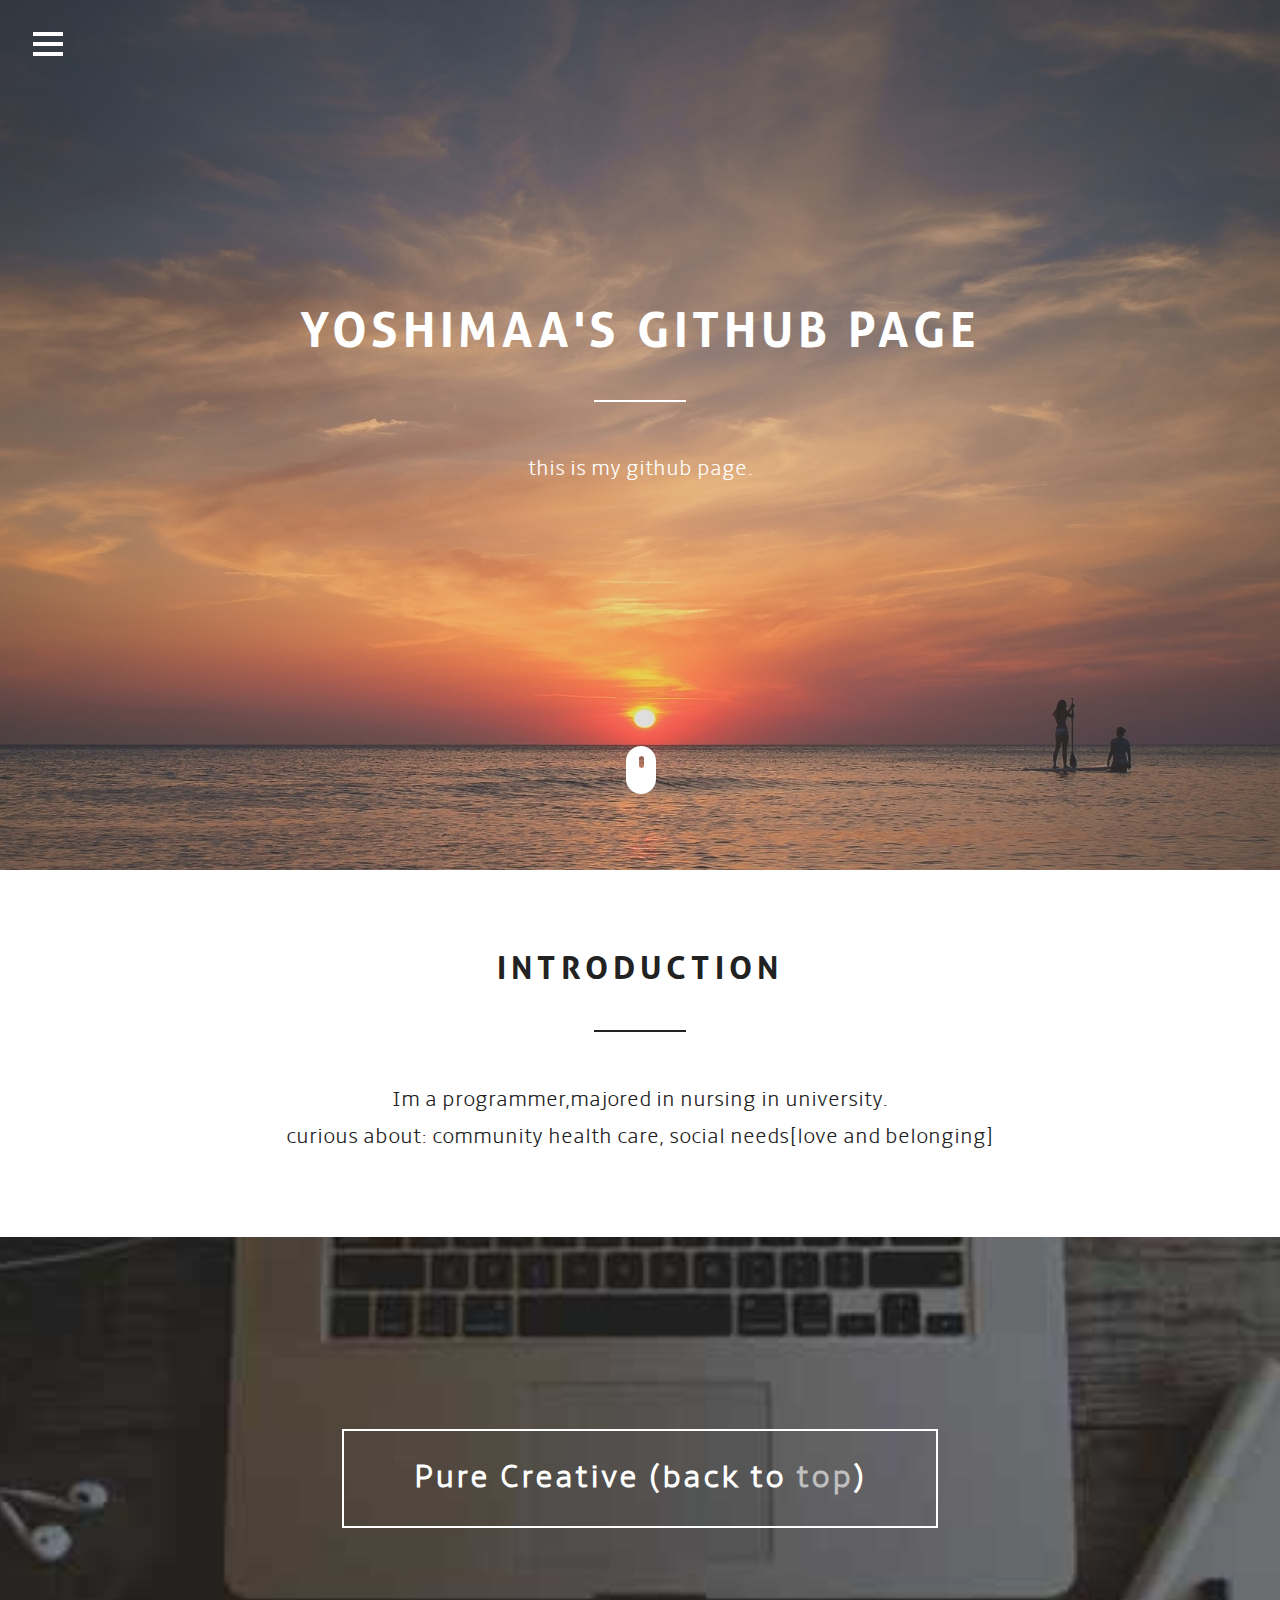
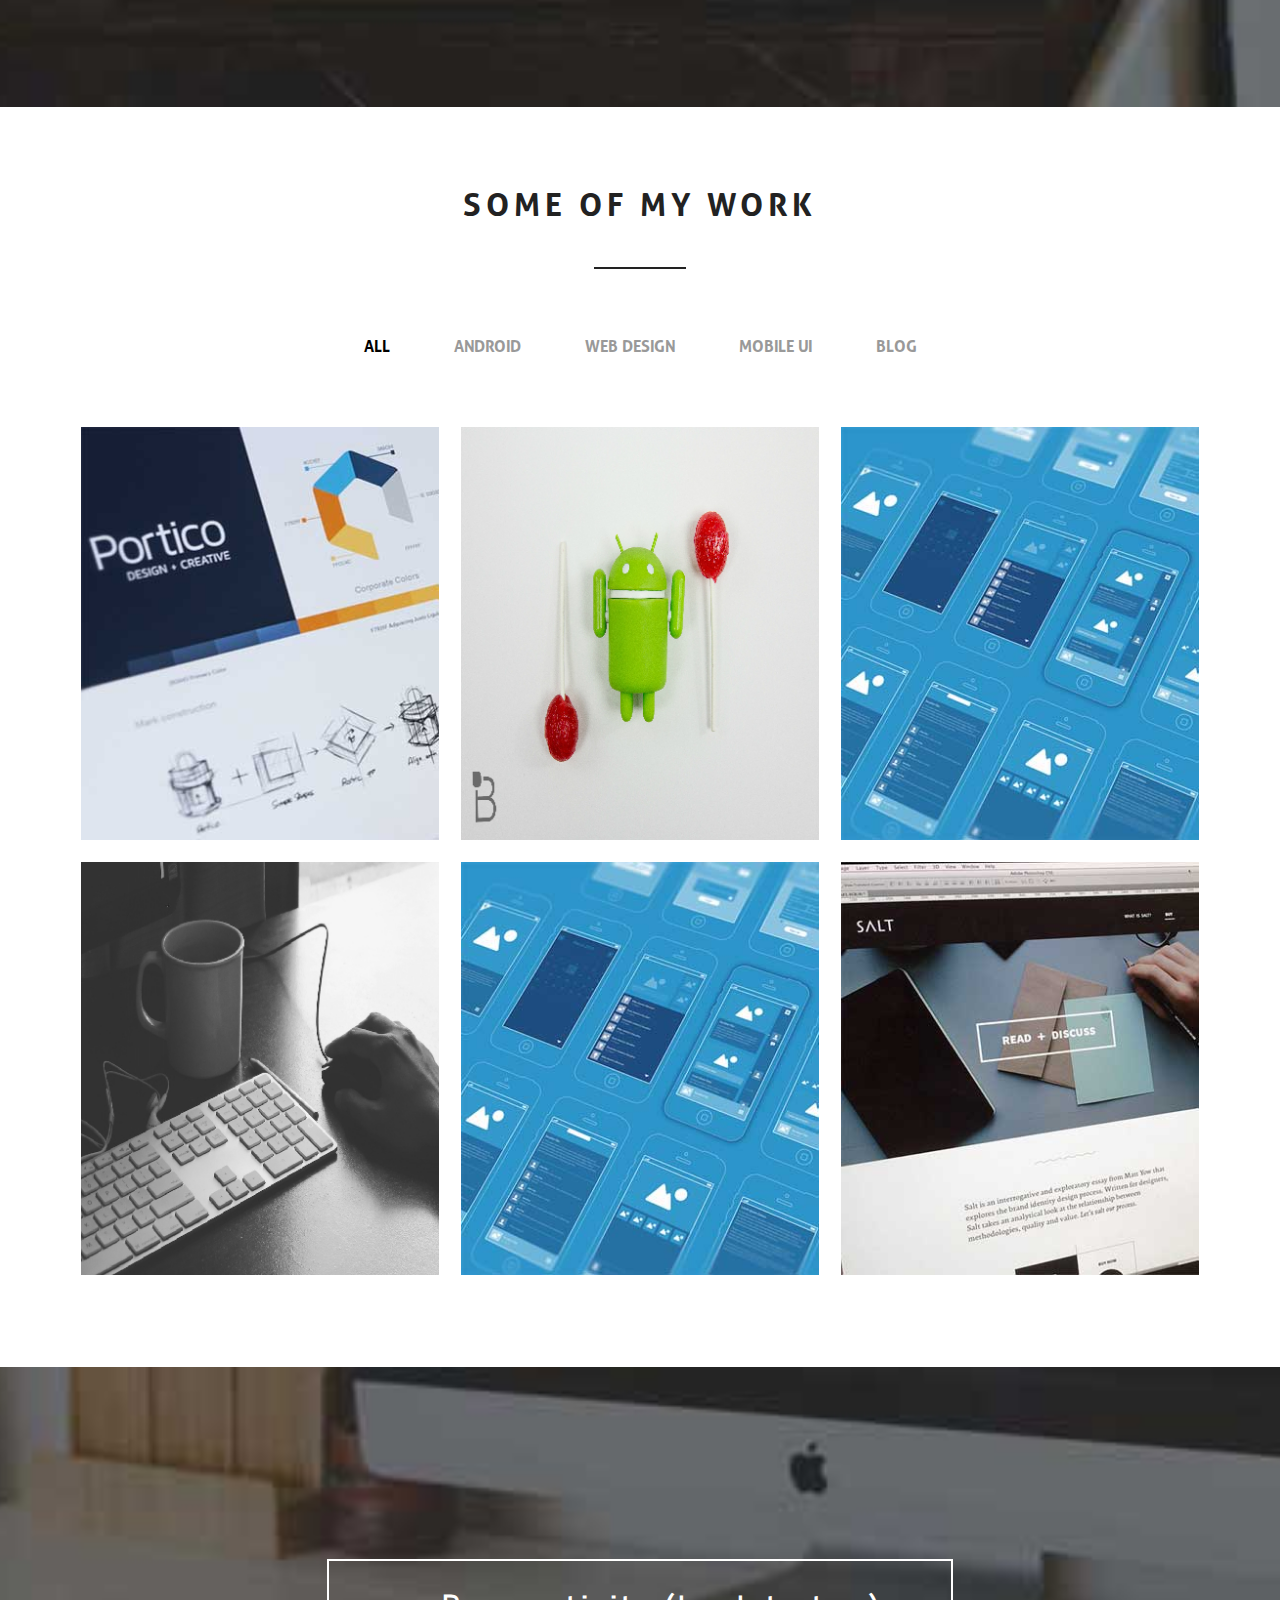
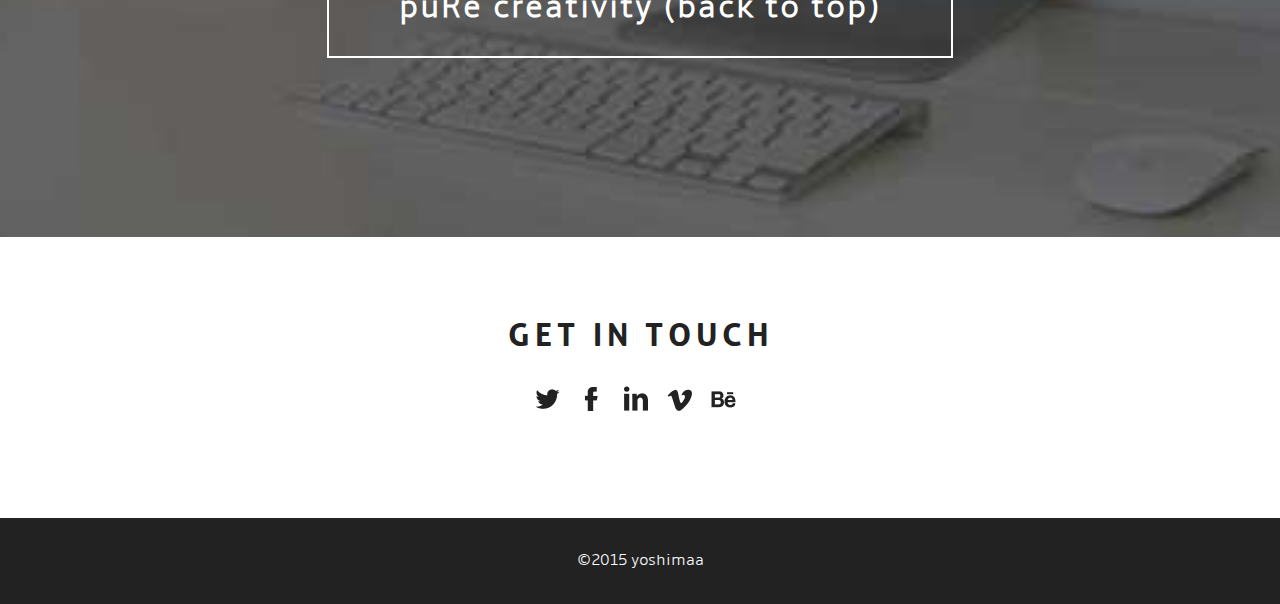
==== commit 31faff94: "change top page" ====
--- a/index.html
+++ b/index.html
@@ -232,7 +232,7 @@
 	
 <div class="footer">
 	<div class="container">
-		<p class="copy">&copy;2015 yoshimaa <a href="http://yoshimaa.blogspot.jp/" target="_blank"> yoshi </a> </p>
+		<p class="copy">&copy;2015 yoshimaa</p>
 	</div>
 	<script type="text/javascript">
 						$(document).ready(function() {
